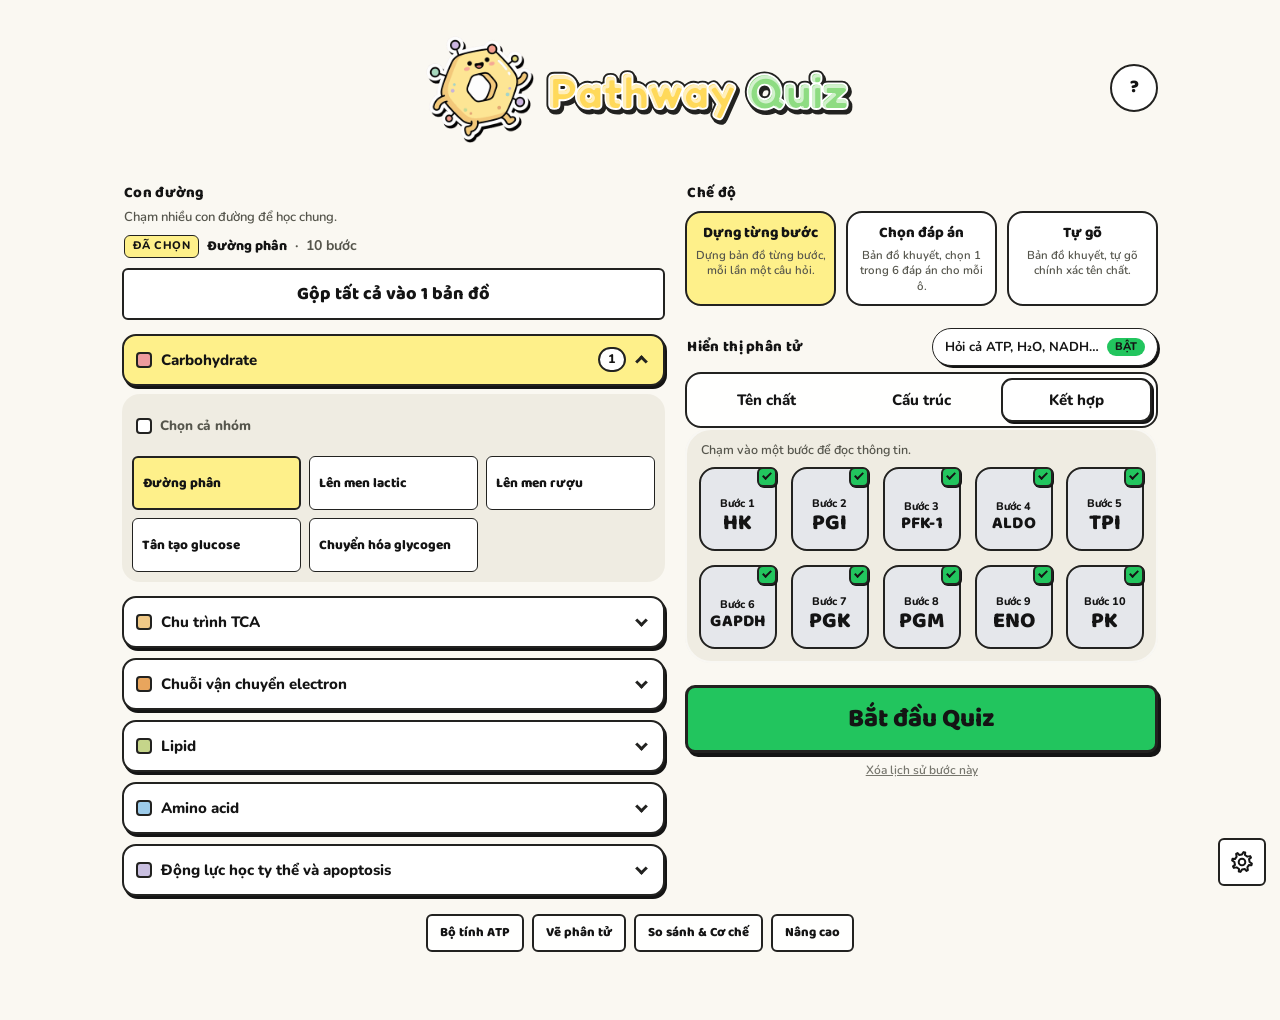
==== index.html @ 67145005 "feat(deploy): add index.html entrypoint with automatic redirect to pathway_quiz.html" ====
<!DOCTYPE html>
<html lang="vi">
<head>
  <meta charset="utf-8">
  <meta name="viewport" content="width=device-width, initial-scale=1">
  <meta http-equiv="refresh" content="0; url=pathway_quiz.html">
  <title>Trắc nghiệm Con đường Chuyển hóa (Biochemical Pathways Quiz)</title>
  <script>window.location.replace("pathway_quiz.html");</script>
</head>
<body>
  <p style="font-family: system-ui, sans-serif; text-align: center; margin-top: 20vh;">
    Đang tải <a href="pathway_quiz.html">Trắc nghiệm Con đường Chuyển hóa (Pathway Quiz)</a>...
  </p>
</body>
</html>
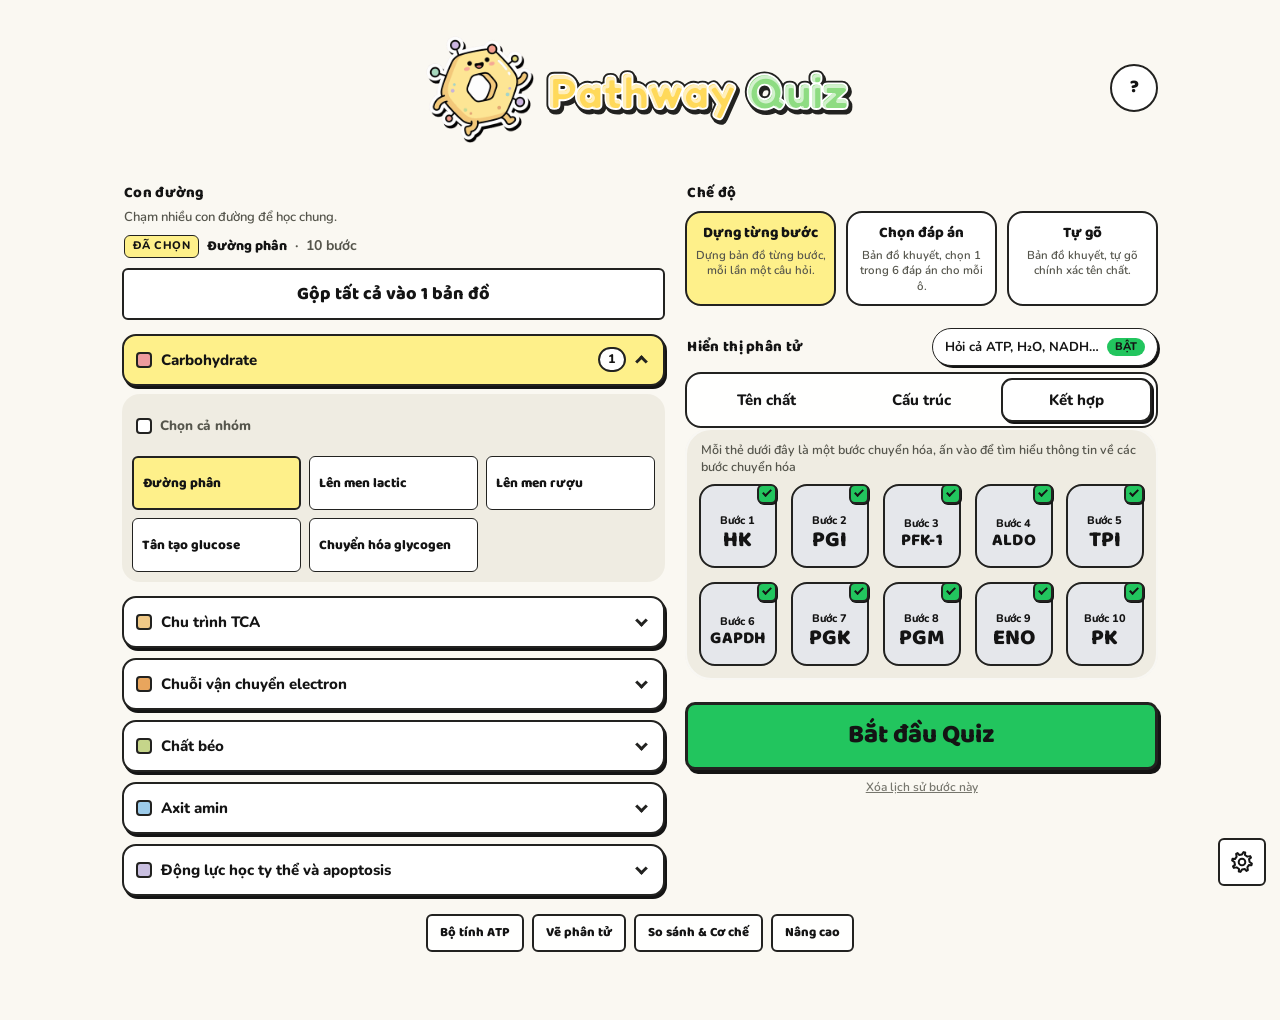
==== commit 67a89513: "feat(lipids): Lehninger Ch.21 updates and Semantic Compact Grid cross-links - Update all 5 lipid bio" ====
--- a/index.html
+++ b/index.html
@@ -3,13 +3,13 @@
 <head>
   <meta charset="utf-8">
   <meta name="viewport" content="width=device-width, initial-scale=1">
-  <meta http-equiv="refresh" content="0; url=pathway_quiz.html">
+  <meta http-equiv="refresh" content="0; url=pathway_quiz_vi_final.html">
   <title>Trắc nghiệm Con đường Chuyển hóa (Biochemical Pathways Quiz)</title>
-  <script>window.location.replace("pathway_quiz.html");</script>
+  <script>window.location.replace("pathway_quiz_vi_final.html");</script>
 </head>
 <body>
   <p style="font-family: system-ui, sans-serif; text-align: center; margin-top: 20vh;">
-    Đang tải <a href="pathway_quiz.html">Trắc nghiệm Con đường Chuyển hóa (Pathway Quiz)</a>...
+    Đang tải <a href="pathway_quiz_vi_final.html">Trắc nghiệm Con đường Chuyển hóa (Pathway Quiz)</a>...
   </p>
 </body>
 </html>
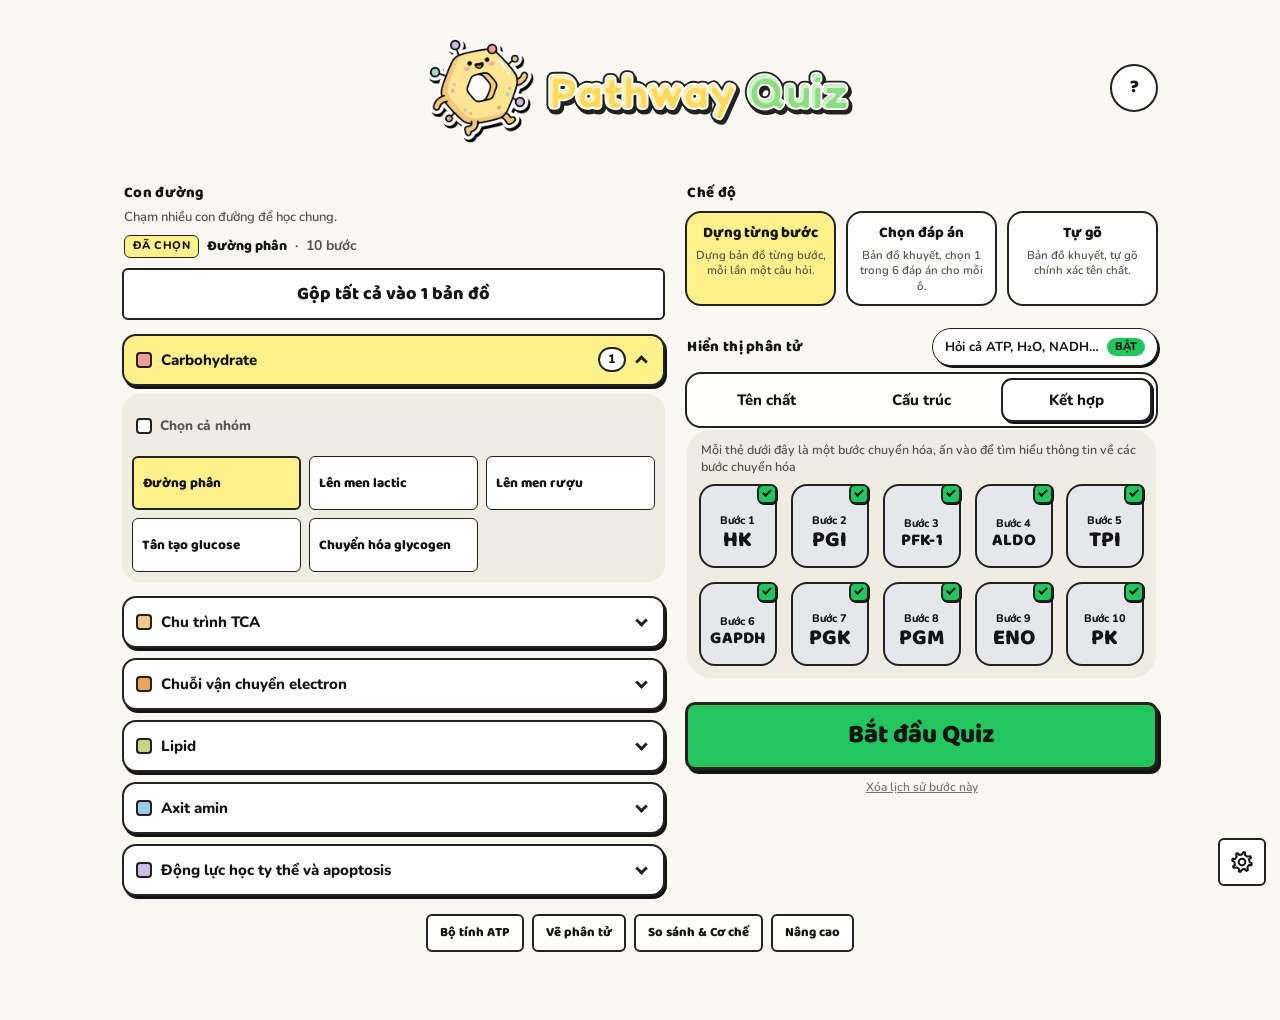
==== commit ccfb61ab: "refactor: split single-file HTML into static multi-file modules with Hash Router" ====
--- a/index.html
+++ b/index.html
@@ -1,15 +1,48 @@
-<!DOCTYPE html>
+<!doctype html>
+<!-- Pathway Quiz. Bản quyền © 2026 Benjamin E. Peterson. Bảo lưu mọi quyền. Được phép sử dụng miễn phí cho mục đích tự học và giảng dạy; xem LICENSE. Bản dịch tiếng Việt: Hybrid Catalog. -->
 <html lang="vi">
 <head>
-  <meta charset="utf-8">
-  <meta name="viewport" content="width=device-width, initial-scale=1">
-  <meta http-equiv="refresh" content="0; url=pathway_quiz_vi_final.html">
-  <title>Trắc nghiệm Con đường Chuyển hóa (Biochemical Pathways Quiz)</title>
-  <script>window.location.replace("pathway_quiz_vi_final.html");</script>
+	<meta charset="utf-8">
+	<meta name="author" content="Benjamin E. Peterson">
+	<meta name="copyright" content="Copyright (c) 2026 Benjamin E. Peterson. All rights reserved.">
+	<meta name="viewport" content="width=device-width, initial-scale=1, viewport-fit=cover">
+	<meta name="theme-color" content="#FBF8EA">
+	<title>Trắc nghiệm Con đường Chuyển hóa</title>
+	<link rel="preconnect" href="https://fonts.googleapis.com">
+	<link rel="preconnect" href="https://fonts.gstatic.com" crossorigin>
+	<link href="https://fonts.googleapis.com/css2?family=Baloo+2:wght@600;700;800&family=Nunito:wght@500;700;800&display=swap" rel="stylesheet">
+
+	<script>
+		/* The saved theme goes on the page before the first paint, so a dark page never flashes light. app.js applies it again at start. */
+		(function () {
+			var theme = 'light';
+			try {
+				var doc = JSON.parse(window.localStorage.getItem('mg.v1') || 'null');
+				var pref = doc && doc.settings ? doc.settings.theme : null;
+				if (pref === 'dark' || (pref === 'auto' && window.matchMedia && window.matchMedia('(prefers-color-scheme: dark)').matches)) { theme = 'dark'; }
+			} catch (err) { theme = 'light'; }
+			document.documentElement.setAttribute('data-theme', theme);
+			if (theme === 'dark') { document.querySelector('meta[name="theme-color"]').setAttribute('content', '#282A36'); }
+		})();
+	</script>
+	<link rel="stylesheet" href="css/main.css">
+	<script defer src="js/data/entities.js"></script>
+	<script defer src="js/data/geometry.js"></script>
+	<script defer src="js/data/pathways.js"></script>
+	<script defer src="js/data/compose.js"></script>
+	<script defer src="js/data/atp-draw.js"></script>
+	<script defer src="js/games/games-core.js"></script>
+	<script defer src="js/packs/packs-core.js"></script>
+	<script defer src="js/packs/advanced-entities.js"></script>
+	<script defer src="js/packs/advanced-pathways.js"></script>
+	<script defer src="js/packs/advanced-games.js"></script>
+	<script defer src="js/engine/core.js"></script>
+	<script defer src="js/engine/chart.js"></script>
+	<script defer src="js/engine/quiz-engine.js"></script>
+	<script defer src="js/ui/modes-ui.js"></script>
+	<script defer src="js/ui/app.js"></script>
 </head>
 <body>
-  <p style="font-family: system-ui, sans-serif; text-align: center; margin-top: 20vh;">
-    Đang tải <a href="pathway_quiz_vi_final.html">Trắc nghiệm Con đường Chuyển hóa (Pathway Quiz)</a>...
-  </p>
+	<div id="app"></div>
 </body>
 </html>
--- a/css/main.css
+++ b/css/main.css
@@ -0,0 +1,6539 @@
+:root {
+/* === Thang viền & Bo góc (Border & Radius Hierarchy) === */
+--mg-border-strong: 3px;
+--mg-border-mid: 2px;
+--mg-border-thin: 1px;
+--mg-hairline: rgba(20, 20, 20, 0.14);
+--mg-border: var(--mg-border-mid);
+
+--mg-radius-lg: 14px;
+--mg-radius-md: 10px;
+--mg-radius-sm: 6px;
+--mg-radius: var(--mg-radius-md);
+
+/* === Thang bóng đổ (Shadow Hierarchy) === */
+--mg-shadow-color: #141414;
+--mg-shadow-strong: 3px 4px 0 var(--mg-shadow-color);
+--mg-shadow-soft: 1px 2px 0 var(--mg-shadow-color);
+--mg-shadow-none: none;
+--mg-shadow: var(--mg-shadow-none);
+--mg-shadow-sm: var(--mg-shadow-none);
+
+/* === 1. Bảng màu Trung tính (Neutral Core Tokens) === */
+--mg-bg: #FAF8F2;
+--mg-ink: #141414;
+--mg-ink-soft: #55554C;
+--mg-line: #222220;
+--mg-panel: #EFECE2;
+--mg-surface: #FFFFFF;
+--mg-surface-alpha: rgba(255, 255, 255, 0.9);
+--mg-surface-soft: rgba(255, 255, 255, 0.7);
+--mg-surface-faint: rgba(255, 255, 255, 0.5);
+--mg-paper: #FFFFFF;
+--mg-paper-soft: rgba(255, 255, 255, 0.6);
+--mg-chartpaper: #FAF8F2;
+--mg-scrim: rgba(20, 20, 20, 0.4);
+--mg-placeholder: #8C8B82;
+
+/* === 2. Màu nhấn & Trạng thái Chọn/Hỏi (Accent & Selection) === */
+--mg-question: #FEF08A;
+--mg-start: #22C55E;
+--mg-start-hover: #16A34A;
+--mg-option: var(--mg-surface);
+--mg-option-hover: #F3F0E6;
+--mg-enzyme-bg: var(--mg-panel);
+
+/* === 3. Phản hồi Đúng / Sai (2 Feedback Colors Only) === */
+--mg-correct: #22C55E;
+--mg-wrong: #EF4444;
+--mg-error-bg: #FEF2F2;
+--mg-error-ink: #991B1B;
+--mg-missed-line: var(--mg-wrong);
+--mg-missed-fill: #FEE2E2;
+
+/* === 4. Chip Cofactors (2 Nhóm màu + 1 Trung tính viền) === */
+--mg-chip-adenylate: #FDE047;
+--mg-chip-redox: #93C5FD;
+--mg-chip-carrier: var(--mg-surface);
+--mg-chip-ink: #141414;
+
+/* === Aliases tương thích ngược cho SVG/Map & Components === */
+--mg-blue: #2563EB;
+--mg-orange: #EA580C;
+--mg-gold: #FDE047;
+--mg-sky: #93C5FD;
+--mg-peach: #FDBA74;
+--mg-gray: #E5E7EB;
+--mg-art-bg: transparent;
+--mg-on-paper: #141414;
+--mg-ink-contrast: #FFFFFF;
+--mg-outline-fill: #FFFFFF;
+--mg-outline-stroke: #141414;
+--mg-on-fill: #FFFFFF;
+--mg-switch-track: #E5E7EB;
+--mg-excluded-bg: #F3F0E6;
+--mg-excluded-ink: #78716C;
+--mg-panel-inset: rgba(255, 255, 255, 0.6);
+--mg-struct: #141414;
+--mg-struct-hl: #2563EB;
+--mg-struct-pill: #DBEAFE;
+--mg-map-adenylate: var(--mg-chip-adenylate);
+--mg-map-adenylate-ink: #713F12;
+--mg-map-redox: var(--mg-chip-redox);
+--mg-map-redox-ink: #1E3A8A;
+--mg-map-carrier: var(--mg-panel);
+--mg-map-carrier-ink: #141414;
+--mg-map-small: #FFFFFF;
+--mg-map-small-ink: #141414;
+--mg-tile-dim: none;
+color-scheme: light;
+--mg-tap: 44px;
+--mg-max: 1100px;
+--mg-font-display: 'Baloo 2', system-ui, 'Segoe UI', Roboto, sans-serif;
+--mg-font-body: 'Nunito', system-ui, 'Segoe UI', Roboto, sans-serif;
+--mg-font: var(--mg-font-body);
+}
+[data-theme="dark"] {
+--mg-border-strong: 3px;
+--mg-border-mid: 2px;
+--mg-border-thin: 1px;
+--mg-hairline: rgba(244, 244, 240, 0.14);
+--mg-shadow-color: rgba(0, 0, 0, 0.5);
+
+/* === 1. Bảng màu Trung tính Dark === */
+--mg-bg: #21222C;
+--mg-ink: #F4F4F0;
+--mg-ink-soft: #A6ACCD;
+--mg-line: #4E5579;
+--mg-panel: #282A36;
+--mg-surface: #343746;
+--mg-surface-alpha: rgba(52, 55, 70, 0.9);
+--mg-surface-soft: rgba(52, 55, 70, 0.7);
+--mg-surface-faint: rgba(52, 55, 70, 0.5);
+--mg-paper: #282A36;
+--mg-paper-soft: #282A36;
+--mg-chartpaper: #21222C;
+--mg-scrim: rgba(15, 16, 22, 0.75);
+--mg-placeholder: #7982A9;
+
+/* === 2. Màu nhấn & Trạng thái Chọn/Hỏi Dark === */
+--mg-question: #4C4863;
+--mg-start: #535CA8;
+--mg-start-hover: #5E67B4;
+--mg-option: var(--mg-surface);
+--mg-option-hover: #414558;
+--mg-enzyme-bg: var(--mg-panel);
+
+/* === 3. Phản hồi Đúng / Sai Dark === */
+--mg-correct: #4ADE80;
+--mg-wrong: #F87171;
+--mg-error-bg: #452327;
+--mg-error-ink: #FCA5A5;
+--mg-missed-line: var(--mg-wrong);
+--mg-missed-fill: #3A1D22;
+
+/* === 4. Chip Cofactors Dark === */
+--mg-chip-adenylate: #854D0E;
+--mg-chip-redox: #1E40AF;
+--mg-chip-carrier: var(--mg-surface);
+--mg-chip-ink: #F4F4F0;
+
+/* === Aliases tương thích Dark === */
+--mg-blue: #60A5FA;
+--mg-orange: #FB923C;
+--mg-gold: #FACC15;
+--mg-sky: #60A5FA;
+--mg-peach: #FDBA74;
+--mg-gray: #374151;
+--mg-art-bg: transparent;
+--mg-ink-contrast: #21222C;
+--mg-outline-fill: #F4F4F0;
+--mg-outline-stroke: #191A21;
+--mg-on-fill: #FBFBF8;
+--mg-switch-track: #44475A;
+--mg-excluded-bg: #2B2D3C;
+--mg-excluded-ink: #8189AD;
+--mg-panel-inset: rgba(244, 244, 240, 0.05);
+--mg-struct: #F4F4F0;
+--mg-struct-hl: #60A5FA;
+--mg-struct-pill: #1E3A8A;
+--mg-map-adenylate: var(--mg-chip-adenylate);
+--mg-map-adenylate-ink: #FEF08A;
+--mg-map-redox: var(--mg-chip-redox);
+--mg-map-redox-ink: #DBEAFE;
+--mg-map-carrier: #383B4D;
+--mg-map-carrier-ink: #ECECF4;
+--mg-map-small: #343746;
+--mg-map-small-ink: #ECECF4;
+--mg-tile-dim: brightness(0.8) saturate(0.85);
+color-scheme: dark;
+}
+*,
+*::before,
+*::after {
+box-sizing: border-box;
+}
+html {
+-webkit-text-size-adjust: 100%;
+text-size-adjust: 100%;
+background: var(--mg-bg);
+}
+html.mg-lock {
+overflow: hidden;
+}
+body {
+margin: 0;
+min-height: 100vh;
+min-height: 100dvh;
+background: var(--mg-bg);
+color: var(--mg-ink);
+font: 700 16px/1.35 var(--mg-font);
+-webkit-font-smoothing: antialiased;
+-webkit-tap-highlight-color: transparent;
+}
+button,
+input,
+select,
+textarea {
+font: inherit;
+color: inherit;
+}
+button {
+touch-action: manipulation;
+}
+:focus-visible {
+outline: 3px solid var(--mg-blue);
+outline-offset: 3px;
+}
+@keyframes mg-fade {
+from { opacity: 0; }
+to { opacity: 1; }
+}
+@keyframes mg-enter {
+from { opacity: 0; }
+to { opacity: 1; }
+}
+@keyframes mg-shake {
+10%,
+90% { transform: translateX(-2px); }
+20%,
+80% { transform: translateX(4px); }
+30%,
+50%,
+70% { transform: translateX(-7px); }
+40%,
+60% { transform: translateX(7px); }
+}
+@keyframes mg-pop {
+0% { transform: scale(0.6); }
+55% { transform: scale(1.08); }
+100% { transform: scale(1); }
+}
+@keyframes mg-toast-in {
+from { opacity: 0; transform: translateY(8px); }
+to { opacity: 1; transform: none; }
+}
+.shake {
+animation: mg-shake 0.42s cubic-bezier(0.36, 0.07, 0.19, 0.97) both;
+}
+.pop {
+animation: mg-pop 0.35s cubic-bezier(0.3, 1.4, 0.6, 1) both;
+}
+.mg-app {
+position: relative;
+min-height: 100vh;
+min-height: 100dvh;
+background: var(--mg-bg);
+overflow-x: hidden;
+overflow-x: clip;
+}
+.mg-backdrop {
+position: fixed;
+inset: 0;
+z-index: 0;
+overflow: hidden;
+pointer-events: none;
+}
+.mg-backdrop svg {
+position: absolute;
+inset: 0;
+width: 100%;
+height: 100%;
+opacity: 0.2;
+filter: blur(7px);
+}
+.mg-stage {
+position: relative;
+z-index: 1;
+min-height: 100vh;
+min-height: 100dvh;
+}
+.mg-screen {
+position: relative;
+width: 100%;
+max-width: var(--mg-max);
+min-height: 100vh;
+min-height: 100dvh;
+margin: 0 auto;
+padding: 12px 16px 104px;
+}
+.mg-screen.is-entering {
+animation: mg-enter 0.24s ease-out both;
+}
+.mg-screen.mg-screen--quiz {
+max-width: none;
+padding: 0;
+}
+.mg-corner {
+position: fixed;
+inset: 0;
+z-index: 30;
+pointer-events: none;
+}
+.mg-corner__back,
+.mg-corner__gear {
+position: absolute;
+bottom: 14px;
+pointer-events: auto;
+}
+.mg-corner__back {
+left: 14px;
+}
+.mg-corner__gear {
+right: 14px;
+}
+.mg-app[data-screen="select"] .mg-corner__back,
+.mg-app[data-screen="quiz"] .mg-corner__back,
+.mg-app[data-screen="quiz"] .mg-corner__gear,
+.mg-app[data-screen="results"] .mg-corner__gear {
+display: none;
+}
+@media (max-height: 520px) {
+.mg-corner__back,
+.mg-corner__gear {
+top: 10px;
+bottom: auto;
+}
+}
+.mg-title {
+margin: 0;
+font: 800 30px/1.1 var(--mg-font);
+letter-spacing: 0.01em;
+text-align: center;
+}
+.mg-brand {
+display: flex;
+align-items: center;
+justify-content: center;
+gap: 8px;
+}
+.mg-brand__mascot {
+flex: none;
+width: 62px;
+height: auto;
+transform-origin: 50% 90%;
+animation: mg-bob 3.4s ease-in-out infinite;
+}
+.mg-brand__text {
+display: block;
+line-height: 0;
+}
+.mg-brand__title {
+display: block;
+width: auto;
+height: 46px;
+overflow: visible;
+}
+.mg-brand__sr {
+position: absolute;
+width: 1px;
+height: 1px;
+overflow: hidden;
+clip: rect(0 0 0 0);
+white-space: nowrap;
+}
+@keyframes mg-bob {
+0%, 100% { transform: translateY(0) rotate(-3deg); }
+50% { transform: translateY(-4px) rotate(3deg); }
+}
+@media (prefers-reduced-motion: reduce) {
+.mg-brand__mascot { animation: none; }
+}
+.mg-subtitle {
+margin: 4px 0 0;
+font: 700 15px/1.35 var(--mg-font);
+color: var(--mg-ink-soft);
+text-align: center;
+}
+.mg-label {
+margin: 0 0 6px 2px;
+font: 800 14px/1.2 var(--mg-font);
+color: var(--mg-ink-soft);
+}
+.mg-hint {
+margin: 10px 2px 0;
+font: 700 13px/1.4 var(--mg-font);
+color: var(--mg-ink-soft);
+text-align: center;
+}
+.mg-outlined {
+color: var(--mg-outline-fill);
+text-shadow:
+0 3px 0 var(--mg-outline-stroke),
+0 -2px 0 var(--mg-outline-stroke),
+-2px 0 0 var(--mg-outline-stroke),
+2px 0 0 var(--mg-outline-stroke),
+-2px -2px 0 var(--mg-outline-stroke),
+2px -2px 0 var(--mg-outline-stroke),
+-2px 2px 0 var(--mg-outline-stroke),
+2px 2px 0 var(--mg-outline-stroke);
+}
+@supports (paint-order: stroke fill) {
+.mg-outlined {
+text-shadow: none;
+-webkit-text-stroke: 5px var(--mg-outline-stroke);
+paint-order: stroke fill;
+word-spacing: 0.16em;
+}
+}
+.mg-btn {
+display: inline-flex;
+align-items: center;
+justify-content: center;
+gap: 8px;
+min-height: var(--mg-tap);
+margin: 0;
+padding: 10px 20px;
+font: 800 18px/1.15 var(--mg-font);
+color: var(--mg-ink);
+text-align: center;
+background: var(--mg-option);
+border: var(--mg-border) solid var(--mg-line);
+border-radius: 16px;
+box-shadow: var(--mg-shadow-sm);
+cursor: pointer;
+user-select: none;
+transition: transform 0.08s ease, box-shadow 0.08s ease, background-color 0.15s ease;
+}
+.mg-btn:active:not(:disabled) {
+transform: translate(2px, 3px);
+box-shadow: 1px 1px 0 var(--mg-shadow-color);
+}
+.mg-btn:disabled {
+opacity: 0.5;
+cursor: default;
+}
+.mg-btn--primary {
+width: 100%;
+min-height: 64px;
+padding: 10px 20px;
+font-size: 24px;
+background: var(--mg-start);
+border-radius: 20px;
+box-shadow: var(--mg-shadow);
+}
+.mg-btn--ghost {
+background: var(--mg-surface-alpha);
+}
+.mg-btn--danger {
+background: var(--mg-wrong);
+color: var(--mg-on-paper);
+}
+.mg-btn--danger.is-armed {
+background: var(--mg-orange);
+color: var(--mg-on-fill);
+text-shadow: 0 1px 0 var(--mg-on-paper);
+}
+.mg-empty {
+display: flex;
+flex-direction: column;
+align-items: center;
+justify-content: center;
+gap: 4px;
+min-height: 120px;
+padding: 18px 14px;
+text-align: center;
+border: 2.5px dashed var(--mg-placeholder);
+border-radius: 18px;
+}
+.mg-empty__title {
+margin: 0;
+font: 800 17px/1.25 var(--mg-font);
+color: var(--mg-ink);
+}
+.mg-empty__text {
+margin: 0;
+font: 700 13.5px/1.4 var(--mg-font);
+color: var(--mg-ink-soft);
+}
+.mg-history {
+display: flex;
+flex-wrap: wrap;
+justify-content: center;
+gap: 8px 10px;
+margin: 12px 0 0;
+}
+.mg-history__btn {
+padding: 6px 18px;
+font-size: 15px;
+}
+.mg-history__btn.is-armed {
+background: var(--mg-orange);
+color: var(--mg-on-fill);
+text-shadow: 0 1px 0 var(--mg-on-paper);
+}
+.mg-btn--block {
+width: 100%;
+}
+.mg-btn--icon {
+width: 48px;
+min-width: 48px;
+height: 48px;
+min-height: 48px;
+padding: 0;
+background: var(--mg-surface);
+border-radius: 50%;
+}
+.mg-btn--icon .mg-icon {
+width: 24px;
+height: 24px;
+}
+.mg-card {
+position: relative;
+padding: 16px;
+background: var(--mg-surface);
+border: var(--mg-border) solid var(--mg-line);
+border-radius: var(--mg-radius);
+box-shadow: var(--mg-shadow);
+}
+.mg-card--question {
+background: var(--mg-question);
+}
+.mg-card--option {
+background: var(--mg-option);
+}
+.mg-option {
+position: relative;
+display: flex;
+align-items: center;
+justify-content: center;
+width: 100%;
+min-height: 72px;
+margin: 0;
+padding: 10px 8px;
+overflow: hidden;
+font: 800 18px/1.15 var(--mg-font);
+color: var(--mg-ink);
+text-align: center;
+background: var(--mg-option);
+border: var(--mg-border) solid var(--mg-line);
+border-radius: var(--mg-radius);
+box-shadow: var(--mg-shadow);
+cursor: pointer;
+user-select: none;
+transition: transform 0.08s ease, box-shadow 0.08s ease, background-color 0.2s ease, opacity 0.2s ease;
+}
+.mg-option > svg {
+display: block;
+max-width: 100%;
+height: auto;
+}
+.mg-option:active:not(:disabled):not(.is-disabled):not(.is-eliminated) {
+transform: translate(2px, 3px);
+box-shadow: 2px 2px 0 var(--mg-shadow-color);
+}
+.mg-option.is-correct {
+background: var(--mg-correct);
+}
+.mg-option.is-wrong {
+background: var(--mg-wrong);
+}
+.mg-option.is-disabled {
+cursor: default;
+}
+.mg-option.is-eliminated {
+background: var(--mg-gray);
+box-shadow: none;
+opacity: 0.45;
+cursor: not-allowed;
+}
+.mg-option.is-correct::after,
+.mg-option.is-wrong::after {
+content: "";
+position: absolute;
+left: 50%;
+top: 50%;
+width: min(58%, 110px);
+aspect-ratio: 1 / 1;
+transform: translate(-50%, -50%);
+background: center / contain no-repeat;
+opacity: 0.2;
+pointer-events: none;
+}
+.mg-option.is-correct::after {
+background-image: url("data:image/svg+xml,%3Csvg xmlns='http://www.w3.org/2000/svg' viewBox='0 0 24 24'%3E%3Cpath d='M4 12.5l5 5L20 6.5' fill='none' stroke='%23141414' stroke-width='3' stroke-linecap='round' stroke-linejoin='round'/%3E%3C/svg%3E");
+}
+.mg-option.is-wrong::after {
+background-image: url("data:image/svg+xml,%3Csvg xmlns='http://www.w3.org/2000/svg' viewBox='0 0 24 24'%3E%3Cpath d='M6 6l12 12M18 6L6 18' fill='none' stroke='%23141414' stroke-width='3' stroke-linecap='round'/%3E%3C/svg%3E");
+}
+.mg-grid {
+display: grid;
+gap: 12px;
+}
+.mg-grid--2x2 {
+grid-template-columns: repeat(2, minmax(0, 1fr));
+}
+.mg-grid--2x3 {
+grid-template-columns: repeat(3, minmax(0, 1fr));
+}
+.mg-grid--2x3 .mg-option {
+min-height: 84px;
+font-size: clamp(15px, 4.4vw, 18px);
+}
+.mg-grid--auto {
+grid-template-columns: repeat(auto-fill, minmax(var(--mg-min, 120px), 1fr));
+}
+.mg-tile {
+position: relative;
+min-width: 0;
+min-height: 84px;
+container-type: inline-size;
+background: var(--mg-gray);
+border: var(--mg-border) solid var(--mg-line);
+border-radius: 16px;
+box-shadow: var(--mg-shadow-sm);
+transition: opacity 0.2s ease;
+}
+.mg-tile__body {
+display: flex;
+flex-direction: column;
+align-items: center;
+justify-content: center;
+gap: 3px;
+width: 100%;
+height: 100%;
+min-height: 78px;
+margin: 0;
+padding: 20px 1px 8px;
+background: transparent;
+border: 0;
+border-radius: 12px;
+color: var(--mg-ink);
+text-align: center;
+cursor: pointer;
+}
+.mg-tile__step {
+font: 800 11px/1 var(--mg-font);
+color: var(--mg-ink);
+white-space: nowrap;
+}
+.mg-tile__name {
+font: 800 19px/1.05 var(--mg-font);
+font-size: min(19px, 34cqi);
+letter-spacing: 0.01em;
+white-space: nowrap;
+}
+.mg-tile__name.is-long {
+font-size: min(14px, 26cqi);
+}
+.mg-tile__name.is-xlong {
+font-size: min(14px, calc(150cqi / var(--n, 8)));
+}
+.mg-tile__pct {
+display: inline-flex;
+align-items: center;
+gap: 3px;
+font: 800 12px/1 var(--mg-font);
+white-space: nowrap;
+}
+.mg-tile__pct .mg-icon {
+width: 13px;
+height: 13px;
+stroke-width: 3.4;
+}
+.mg-tile__toggle {
+position: absolute;
+top: -14px;
+right: -14px;
+z-index: 2;
+display: flex;
+align-items: center;
+justify-content: center;
+width: 44px;
+height: 44px;
+margin: 0;
+padding: 0;
+background: transparent;
+border: 0;
+border-radius: 50%;
+cursor: pointer;
+}
+.mg-tile__toggle::before {
+content: "";
+position: absolute;
+left: 50%;
+top: 50%;
+width: 22px;
+height: 22px;
+transform: translate(-50%, -50%);
+background: var(--mg-surface);
+border: 2.5px solid var(--mg-line);
+border-radius: 50%;
+}
+.mg-tile__toggle .mg-icon {
+position: relative;
+width: 12px;
+height: 12px;
+stroke-width: 3.4;
+}
+.mg-tile.is-excluded {
+background: var(--mg-excluded-bg) !important;
+border-style: dashed;
+box-shadow: none;
+opacity: 0.85;
+}
+.mg-tile.is-excluded .mg-tile__name,
+.mg-tile.is-excluded .mg-tile__step {
+color: var(--mg-excluded-ink);
+}
+.mg-tiles {
+display: grid;
+grid-template-columns: repeat(var(--mg-cols, 5), minmax(0, 1fr));
+gap: 10px;
+}
+.mg-panel {
+padding: 14px;
+background: var(--mg-panel);
+border-radius: 26px;
+box-shadow: inset 0 0 0 2px var(--mg-panel-inset);
+}
+.mg-choices {
+display: grid;
+grid-template-columns: repeat(3, minmax(0, 1fr));
+gap: 10px;
+}
+.mg-choice {
+display: flex;
+flex-direction: column;
+align-items: flex-start;
+gap: 5px;
+min-width: 0;
+min-height: 96px;
+margin: 0;
+padding: 11px 10px 10px;
+color: var(--mg-ink);
+text-align: left;
+background: var(--mg-option);
+border: var(--mg-border) solid var(--mg-line);
+border-radius: 16px;
+box-shadow: var(--mg-shadow-sm);
+cursor: pointer;
+transition: transform 0.08s ease, box-shadow 0.08s ease, background-color 0.15s ease;
+}
+.mg-choice:active {
+transform: translate(2px, 3px);
+box-shadow: 1px 1px 0 var(--mg-shadow-color);
+}
+.mg-choice.is-selected {
+background: var(--mg-question);
+}
+.mg-choice__dot {
+display: block;
+flex: none;
+width: 16px;
+height: 16px;
+background: var(--mg-gold);
+border: 2.5px solid var(--mg-line);
+border-radius: 50%;
+}
+.mg-choice__title {
+font: 800 16px/1.15 var(--mg-font);
+overflow-wrap: anywhere;
+}
+.mg-choice__text {
+font: 700 12px/1.3 var(--mg-font);
+color: var(--mg-ink-soft);
+overflow-wrap: anywhere;
+}
+.mg-choice--mode {
+align-items: center;
+justify-content: center;
+min-height: 56px;
+text-align: center;
+}
+.mg-segmented {
+display: flex;
+gap: 4px;
+padding: 4px;
+background: var(--mg-surface-alpha);
+border: var(--mg-border) solid var(--mg-line);
+border-radius: 16px;
+}
+.mg-segmented > button {
+flex: 1 1 0;
+min-width: 0;
+min-height: var(--mg-tap);
+margin: 0;
+padding: 6px 6px;
+background: transparent;
+border: 2.5px solid transparent;
+border-radius: 11px;
+font: 800 15px/1.1 var(--mg-font);
+color: var(--mg-ink);
+cursor: pointer;
+}
+.mg-segmented > button.is-active,
+.mg-segmented > button[aria-pressed="true"] {
+background: var(--mg-option);
+border-color: var(--mg-line);
+box-shadow: 2px 2px 0 var(--mg-shadow-color);
+}
+.mg-switch {
+position: relative;
+flex: none;
+width: 64px;
+height: 44px;
+margin: 0;
+padding: 0;
+background: transparent;
+border: 0;
+cursor: pointer;
+}
+.mg-switch::before {
+content: "";
+position: absolute;
+left: 3px;
+right: 3px;
+top: 5px;
+bottom: 5px;
+background: var(--mg-switch-track);
+border: var(--mg-border) solid var(--mg-line);
+border-radius: 999px;
+}
+.mg-switch::after {
+content: "";
+position: absolute;
+top: 11px;
+left: 9px;
+width: 22px;
+height: 22px;
+background: var(--mg-ink);
+border-radius: 50%;
+transition: transform 0.18s ease;
+}
+.mg-switch[aria-checked="true"]::before {
+background: var(--mg-correct);
+}
+.mg-switch[aria-checked="true"]::after {
+transform: translateX(24px);
+}
+.mg-input {
+display: block;
+width: 100%;
+min-height: 56px;
+padding: 12px 16px;
+font: 800 20px/1.2 var(--mg-font);
+color: var(--mg-ink);
+background: var(--mg-surface);
+border: var(--mg-border) solid var(--mg-line);
+border-radius: 16px;
+box-shadow: var(--mg-shadow-sm);
+outline: none;
+}
+.mg-input:focus {
+outline: 3px solid var(--mg-blue);
+outline-offset: 3px;
+}
+.mg-input::placeholder {
+color: var(--mg-placeholder);
+font-weight: 700;
+}
+.mg-chip {
+display: inline-flex;
+align-items: center;
+justify-content: center;
+min-width: 52px;
+height: 30px;
+padding: 0 11px;
+font: 800 13px/1 var(--mg-font);
+white-space: nowrap;
+background: var(--mg-gray);
+border: 2.5px solid var(--mg-line);
+border-radius: 999px;
+box-shadow: 2px 2px 0 var(--mg-shadow-color);
+}
+.mg-chip--adenylate {
+background: var(--mg-chip-adenylate);
+}
+.mg-chip--redox {
+background: var(--mg-chip-redox);
+}
+.mg-chip--carrier {
+background: var(--mg-chip-carrier);
+}
+.mg-chip--small {
+background: var(--mg-gray);
+}
+.mg-header {
+display: flex;
+align-items: center;
+gap: 14px;
+padding: 10px 14px;
+font: 800 24px/1 var(--mg-font);
+}
+.mg-count {
+display: inline-flex;
+align-items: center;
+gap: 6px;
+font: 800 24px/1 var(--mg-font);
+font-variant-numeric: tabular-nums;
+}
+.mg-count .mg-icon {
+width: 26px;
+height: 26px;
+}
+.mg-count--right .mg-icon__disc {
+fill: var(--mg-correct);
+}
+.mg-count--wrong .mg-icon__disc {
+fill: var(--mg-wrong);
+}
+.mg-timer {
+margin-left: auto;
+font: 800 24px/1 var(--mg-font);
+font-variant-numeric: tabular-nums;
+}
+.mg-progress {
+position: relative;
+height: 14px;
+overflow: hidden;
+background: var(--mg-surface);
+border: 2.5px solid var(--mg-line);
+border-radius: 999px;
+}
+.mg-progress > span {
+display: block;
+height: 100%;
+width: 0;
+background: var(--mg-correct);
+transition: width 0.3s ease;
+}
+.mg-icon {
+display: block;
+flex: none;
+width: 22px;
+height: 22px;
+overflow: visible;
+fill: none;
+stroke: currentColor;
+stroke-width: 2.8;
+stroke-linecap: round;
+stroke-linejoin: round;
+}
+.mg-icon__disc {
+fill: var(--mg-surface);
+stroke: var(--mg-ink);
+stroke-width: 2;
+}
+.mg-modal {
+position: fixed;
+inset: 0;
+z-index: 50;
+display: flex;
+align-items: center;
+justify-content: center;
+padding: 16px;
+background: var(--mg-scrim);
+animation: mg-fade 0.18s ease-out both;
+}
+.mg-modal__panel {
+position: relative;
+width: min(100%, 480px);
+max-width: 560px;
+max-height: calc(100vh - 32px);
+max-height: calc(100dvh - 32px);
+overflow-y: auto;
+padding: 22px 20px 20px;
+background: var(--mg-surface);
+border: var(--mg-border) solid var(--mg-line);
+border-radius: 22px;
+box-shadow: var(--mg-shadow);
+}
+.mg-modal__panel--wide {
+width: min(100%, 560px);
+}
+.mg-sheet {
+width: min(100%, 560px);
+max-width: 560px;
+margin-left: auto;
+margin-right: auto;
+}
+.mg-modal__panel.mg-card--option {
+background: var(--mg-option);
+}
+.mg-modal__panel:focus {
+outline: none;
+}
+.mg-modal__close {
+position: absolute;
+top: 10px;
+right: 10px;
+z-index: 2;
+}
+.mg-modal__title {
+margin: 0 44px 14px 0;
+font: 800 26px/1.1 var(--mg-font);
+}
+.mg-settings {
+display: grid;
+gap: 12px;
+}
+.mg-settings__note {
+margin: 0;
+font: 700 14px/1.4 var(--mg-font);
+color: var(--mg-ink-soft);
+}
+.mg-setting {
+display: grid;
+grid-template-columns: minmax(0, 1fr) auto;
+align-items: center;
+gap: 12px;
+padding: 12px 14px;
+background: var(--mg-option);
+border: 2.5px solid var(--mg-line);
+border-radius: 16px;
+}
+.mg-setting--stack {
+grid-template-columns: minmax(0, 1fr);
+}
+.mg-setting__title {
+font: 800 17px/1.25 var(--mg-font);
+}
+.mg-setting__text {
+margin-top: 2px;
+font: 700 13px/1.35 var(--mg-font);
+color: var(--mg-ink-soft);
+}
+.mg-setting--stack .mg-btn {
+margin-top: 12px;
+}
+.mg-toasts {
+position: fixed;
+left: 0;
+right: 0;
+bottom: 84px;
+z-index: 60;
+display: flex;
+flex-direction: column;
+align-items: center;
+gap: 8px;
+padding: 0 16px;
+pointer-events: none;
+}
+.mg-toast {
+max-width: min(100%, 420px);
+padding: 11px 18px;
+font: 800 16px/1.3 var(--mg-font);
+text-align: center;
+background: var(--mg-surface);
+border: var(--mg-border) solid var(--mg-line);
+border-radius: 16px;
+box-shadow: var(--mg-shadow-sm);
+animation: mg-toast-in 0.2s ease-out both;
+transition: opacity 0.2s ease, transform 0.2s ease;
+}
+.mg-toast.is-leaving {
+opacity: 0;
+transform: translateY(6px);
+}
+@media (max-width: 899px) {
+.mg-toasts {
+top: calc(env(safe-area-inset-top, 0px) + 76px);
+bottom: auto;
+}
+}
+.mg-select__head {
+padding-top: 6px;
+}
+.mg-select__body {
+display: grid;
+grid-template-columns: minmax(0, 1fr);
+gap: 16px;
+margin-top: 10px;
+}
+.mg-section {
+margin-top: 16px;
+}
+.mg-section:first-child {
+margin-top: 0;
+}
+.mg-intro {
+display: flex;
+flex-wrap: wrap;
+align-items: center;
+justify-content: center;
+gap: 6px 10px;
+width: fit-content;
+max-width: 100%;
+margin: 8px auto 0;
+padding: 6px 8px 6px 16px;
+background: var(--mg-surface-soft);
+border: 2.5px solid var(--mg-line);
+border-radius: 14px;
+font: 700 14px/1.3 var(--mg-font);
+}
+.mg-intro__more {
+min-height: 36px;
+padding: 2px 14px;
+font-size: 14px;
+}
+.mg-intro__close {
+width: 36px;
+height: 36px;
+min-height: 36px;
+}
+.mg-help-open {
+display: flex;
+width: fit-content;
+margin: 8px auto 0;
+min-height: var(--mg-tap);
+padding: 6px 18px;
+font-size: 16px;
+}
+.mg-howto {
+margin: 0;
+padding: 0 0 4px 22px;
+display: grid;
+gap: 12px;
+font: 700 15px/1.4 var(--mg-font);
+}
+.mg-howto strong {
+display: block;
+font-weight: 800;
+}
+.mg-howto span {
+color: var(--mg-ink-soft);
+}
+.mg-select__foot {
+margin-top: 18px;
+padding-bottom: 124px;
+}
+.mg-select__foot .mg-select__tools > .mg-btn {
+margin-top: 0;
+}
+.mg-dock {
+position: fixed;
+left: 0;
+right: 0;
+bottom: 0;
+z-index: 25;
+padding: 12px 84px calc(14px + env(safe-area-inset-bottom, 0px)) 14px;
+background: var(--mg-bg);
+border-top: var(--mg-border) solid var(--mg-line);
+}
+.mg-dock .mg-btn--primary {
+min-height: 60px;
+font-size: 22px;
+}
+.mg-advanced {
+display: flex;
+flex-direction: column;
+gap: 18px;
+}
+.mg-advanced__text {
+margin: 0;
+font: 700 16px/1.45 var(--mg-font);
+color: var(--mg-ink);
+}
+.mg-dock__total {
+margin: 0 0 8px;
+font: 800 15px/1.2 var(--mg-font);
+color: var(--mg-ink);
+text-align: center;
+}
+.mg-panel--steps {
+max-height: 44vh;
+overflow-y: auto;
+scrollbar-width: thin;
+}
+.mg-detail {
+display: flex;
+flex-direction: column;
+gap: 14px;
+}
+.mg-detail__head {
+display: grid;
+grid-template-columns: auto minmax(0, 1fr);
+align-items: center;
+gap: 10px;
+padding-right: 40px;
+}
+.mg-detail__head--solo {
+grid-template-columns: minmax(0, 1fr);
+}
+.mg-detail__code {
+align-self: start;
+font: 800 30px/1 var(--mg-font);
+color: var(--mg-ink-soft);
+white-space: nowrap;
+}
+.mg-detail__chip {
+align-self: start;
+height: 34px;
+font-size: 15px;
+}
+.mg-detail__title {
+margin: 0;
+font: 800 26px/1.12 var(--mg-font);
+text-align: center;
+overflow-wrap: break-word;
+}
+.mg-detail__title.is-long {
+font-size: 21px;
+-webkit-text-stroke-width: 3px;
+}
+.mg-detail__title.is-xlong {
+font-size: 20px;
+-webkit-text-stroke-width: 3px;
+}
+.mg-detail__struct {
+display: flex;
+align-items: center;
+justify-content: center;
+min-height: 170px;
+padding: 6px;
+background: var(--mg-paper-soft);
+border-radius: 16px;
+}
+.mg-detail__struct svg {
+display: block;
+max-width: 100%;
+height: auto;
+}
+.mg-info {
+display: grid;
+gap: 6px;
+margin: 0;
+padding: 12px 14px;
+background: var(--mg-surface-faint);
+border-radius: 16px;
+}
+.mg-info__row {
+display: flex;
+align-items: baseline;
+justify-content: space-between;
+gap: 12px;
+font: 800 15px/1.35 var(--mg-font);
+}
+.mg-info dt {
+flex: none;
+font-weight: 700;
+color: var(--mg-ink-soft);
+}
+.mg-info dd {
+min-width: 0;
+margin: 0;
+text-align: right;
+overflow-wrap: anywhere;
+}
+.mg-detail__note {
+margin: 0;
+font: 700 15px/1.45 var(--mg-font);
+}
+.mg-eq {
+display: flex;
+flex-direction: column;
+align-items: center;
+gap: 6px;
+}
+.mg-eq__side {
+display: flex;
+flex: none;
+flex-wrap: wrap;
+align-items: center;
+justify-content: center;
+gap: 8px 6px;
+max-width: 100%;
+}
+.mg-eq__item {
+display: flex;
+flex-direction: column;
+align-items: center;
+gap: 3px;
+min-width: 0;
+}
+.mg-eq__mol {
+display: flex;
+align-items: center;
+justify-content: center;
+width: 100px;
+height: 80px;
+padding: 4px;
+background: var(--mg-paper);
+border: 2.5px solid var(--mg-line);
+border-radius: 14px;
+}
+.mg-eq__mol svg {
+display: block;
+max-width: 100%;
+height: auto;
+}
+.mg-eq__mol--text {
+font: 800 15px/1 var(--mg-font);
+}
+.mg-eq__name {
+max-width: 110px;
+font: 800 12px/1.15 var(--mg-font);
+text-align: center;
+overflow-wrap: anywhere;
+}
+.mg-eq__op {
+font: 800 20px/1 var(--mg-font);
+padding: 0 2px;
+}
+.mg-eq__arrow {
+display: flex;
+flex: none;
+flex-direction: column;
+align-items: center;
+gap: 2px;
+}
+.mg-eq__enz {
+padding: 3px 9px;
+font: 800 13px/1.2 var(--mg-font);
+background: var(--mg-question);
+border: 2.5px solid var(--mg-line);
+border-radius: 999px;
+}
+.mg-eq__line {
+display: block;
+width: 16px;
+height: 34px;
+fill: none;
+stroke: var(--mg-ink);
+stroke-width: 2.6;
+stroke-linecap: round;
+stroke-linejoin: round;
+}
+.mg-eq__text {
+margin: 4px 0 0;
+font: 700 14px/1.45 var(--mg-font);
+text-align: center;
+color: var(--mg-ink-soft);
+}
+.mg-mastery {
+display: flex;
+align-items: center;
+gap: 10px;
+margin: 0;
+font: 800 15px/1.2 var(--mg-font);
+}
+.mg-mastery .mg-progress {
+flex: 1 1 auto;
+}
+.mg-mastery__pct {
+min-width: 52px;
+font: 800 18px/1 var(--mg-font);
+text-align: right;
+font-variant-numeric: tabular-nums;
+}
+.mg-mastery--empty {
+color: var(--mg-ink-soft);
+font-weight: 700;
+text-align: center;
+display: block;
+}
+.mg-results__head {
+text-align: center;
+margin-bottom: 14px;
+}
+.mg-results__verdict {
+margin: 8px 0 0;
+font: 800 17px/1.3 var(--mg-font);
+}
+.mg-results__body {
+display: grid;
+gap: 14px;
+}
+.mg-results__main,
+.mg-results__side {
+display: grid;
+gap: 14px;
+align-content: start;
+min-width: 0;
+}
+.mg-score {
+display: flex;
+align-items: center;
+gap: 18px;
+padding: 18px;
+}
+.mg-ring {
+position: relative;
+flex: none;
+width: 128px;
+height: 128px;
+}
+.mg-ring__art {
+width: 100%;
+height: 100%;
+}
+.mg-ring__art svg {
+display: block;
+width: 100%;
+height: 100%;
+overflow: visible;
+}
+.mg-ring__value {
+position: absolute;
+inset: 0;
+display: flex;
+align-items: center;
+justify-content: center;
+font: 800 22px/1 var(--mg-font);
+font-variant-numeric: tabular-nums;
+}
+.mg-stats {
+display: grid;
+grid-template-columns: repeat(2, minmax(0, 1fr));
+gap: 12px 14px;
+flex: 1 1 auto;
+min-width: 0;
+}
+.mg-stat {
+display: flex;
+flex-direction: column;
+gap: 3px;
+min-width: 0;
+}
+.mg-stat__value {
+display: inline-flex;
+align-items: center;
+gap: 6px;
+font: 800 24px/1.05 var(--mg-font);
+font-variant-numeric: tabular-nums;
+}
+.mg-stat__value .mg-icon {
+width: 24px;
+height: 24px;
+}
+.mg-stat--right .mg-icon__disc {
+fill: var(--mg-correct);
+}
+.mg-stat--wrong .mg-icon__disc {
+fill: var(--mg-wrong);
+}
+.mg-stat__label {
+font: 700 13px/1.2 var(--mg-font);
+color: var(--mg-ink-soft);
+}
+.mg-results__heading {
+margin: 0 0 8px;
+font: 800 19px/1.2 var(--mg-font);
+}
+.mg-results__hint {
+margin: -4px 0 8px;
+font: 700 13px/1.3 var(--mg-font);
+color: var(--mg-ink-soft);
+}
+.mg-results__none {
+margin: 0;
+font: 800 16px/1.4 var(--mg-font);
+}
+.mg-bullets {
+margin: 0;
+padding-left: 20px;
+font: 700 15px/1.45 var(--mg-font);
+}
+.mg-bullets li {
+margin: 5px 0;
+padding-left: 2px;
+}
+.mg-missed {
+display: grid;
+gap: 8px;
+margin: 0;
+padding: 0;
+list-style: none;
+}
+.mg-missed__item {
+display: flex;
+align-items: center;
+gap: 10px;
+width: 100%;
+min-height: 48px;
+margin: 0;
+padding: 9px 12px;
+color: var(--mg-ink);
+text-align: left;
+background: var(--mg-surface);
+border: 2.5px solid var(--mg-line);
+border-radius: 14px;
+font: 800 15px/1.3 var(--mg-font);
+cursor: pointer;
+overflow-wrap: anywhere;
+}
+.mg-results__actions {
+display: grid;
+grid-template-columns: repeat(2, minmax(0, 1fr));
+gap: 12px;
+}
+.mg-results__actions .mg-btn--primary,
+.mg-results__actions .mg-btn--wide {
+grid-column: 1 / -1;
+}
+.mg-results__actions .mg-btn:not(.mg-btn--primary) {
+width: 100%;
+min-height: 52px;
+font-size: 16px;
+}
+.mg-courses {
+display: flex;
+flex-wrap: wrap;
+align-items: center;
+gap: 4px 10px;
+}
+.mg-course-pills {
+display: flex;
+flex: none;
+flex-direction: column;
+align-items: flex-start;
+}
+.mg-choice--course {
+flex: 1 1 150px;
+min-height: 56px;
+flex-direction: row;
+align-items: center;
+gap: 10px;
+}
+.mg-choice--small {
+flex: none;
+flex-direction: row;
+align-items: center;
+min-height: var(--mg-tap);
+padding: 0 2px;
+background: none;
+border: 0;
+border-radius: 12px;
+box-shadow: none;
+}
+.mg-choice--small:active,
+.mg-choice--small.is-selected {
+transform: none;
+box-shadow: none;
+background: none;
+}
+.mg-choice__face {
+display: inline-flex;
+align-items: center;
+gap: 7px;
+padding: 3px 12px 3px 8px;
+white-space: nowrap;
+background: var(--mg-surface-soft);
+border: 2px solid var(--mg-line);
+border-radius: 12px;
+box-shadow: 1px 2px 0 var(--mg-shadow-color);
+transition: transform 0.08s ease, box-shadow 0.08s ease, background-color 0.15s ease;
+}
+.mg-choice--small .mg-choice__dot {
+width: 12px;
+height: 12px;
+border-width: 2px;
+}
+.mg-choice--small .mg-choice__title {
+font-size: 13px;
+overflow-wrap: normal;
+}
+.mg-choice--small.is-selected .mg-choice__face {
+background: var(--mg-question);
+}
+.mg-choice--small:active .mg-choice__face {
+transform: translate(1px, 2px);
+box-shadow: none;
+}
+.mg-groups {
+display: grid;
+gap: 10px;
+}
+.mg-group__tab {
+display: flex;
+align-items: center;
+gap: 9px;
+width: 100%;
+min-height: 52px;
+margin: 0;
+padding: 8px 12px;
+color: var(--mg-ink);
+font: 800 15px/1.2 var(--mg-font);
+text-align: left;
+background: var(--mg-option);
+border: 2.5px solid var(--mg-line);
+border-radius: 14px;
+box-shadow: 2px 3px 0 var(--mg-shadow-color);
+cursor: pointer;
+transition: transform 0.08s ease, box-shadow 0.08s ease, background-color 0.15s ease;
+}
+.mg-group__tab:active {
+transform: translate(2px, 3px);
+box-shadow: 1px 1px 0 var(--mg-shadow-color);
+}
+.mg-group__tab.has-pick {
+background: var(--mg-question);
+}
+.mg-group__dot {
+display: inline-block;
+flex: none;
+width: 16px;
+height: 16px;
+border: 2px solid var(--mg-line);
+border-radius: 4px;
+box-sizing: border-box;
+}
+.mg-group__name {
+flex: 1 1 auto;
+min-width: 0;
+overflow-wrap: anywhere;
+}
+.mg-group__badge {
+flex: none;
+min-width: 26px;
+padding: 1px 8px;
+font: 800 12.5px/1.5 var(--mg-font);
+text-align: center;
+background: var(--mg-surface);
+border: 2px solid var(--mg-line);
+border-radius: 999px;
+}
+.mg-group__chev {
+flex: none;
+width: 9px;
+height: 9px;
+margin: 0 5px 3px 2px;
+border: solid var(--mg-line);
+border-width: 0 3px 3px 0;
+transform: rotate(45deg);
+transition: transform 0.15s ease;
+}
+.mg-group__tab.is-open .mg-group__chev {
+margin: 4px 5px 0 2px;
+transform: rotate(225deg);
+}
+.mg-group__panel {
+margin: 8px 0 4px;
+padding: 10px;
+background: var(--mg-panel);
+border-radius: 18px;
+}
+.mg-group__panel[hidden] {
+display: none;
+}
+.mg-group__tools {
+display: flex;
+flex-wrap: wrap;
+align-items: center;
+justify-content: space-between;
+gap: 0 10px;
+margin: 0 0 8px 2px;
+}
+.mg-ptiles {
+display: grid;
+grid-template-columns: repeat(2, minmax(0, 1fr));
+gap: 8px;
+}
+.mg-ptile {
+display: flex;
+flex-direction: column;
+align-items: flex-start;
+justify-content: center;
+gap: 4px;
+min-width: 0;
+min-height: 54px;
+margin: 0;
+padding: 8px 9px;
+color: var(--mg-ink);
+text-align: left;
+background: var(--mg-option);
+border: 2.5px solid var(--mg-line);
+border-radius: 14px;
+box-shadow: 2px 3px 0 var(--mg-shadow-color);
+cursor: pointer;
+transition: transform 0.08s ease, box-shadow 0.08s ease, background-color 0.15s ease;
+}
+.mg-ptile:active {
+transform: translate(2px, 3px);
+box-shadow: 1px 1px 0 var(--mg-shadow-color);
+}
+.mg-ptile.is-selected {
+background: var(--mg-question);
+}
+.mg-ptile__head {
+display: flex;
+align-items: center;
+gap: 6px;
+min-width: 0;
+}
+.mg-ptile__check {
+position: relative;
+flex: none;
+width: 16px;
+height: 16px;
+background: var(--mg-surface);
+border: 2px solid var(--mg-line);
+border-radius: 5px;
+box-sizing: border-box;
+}
+.mg-ptile.is-selected .mg-ptile__check {
+background: var(--mg-ink);
+}
+.mg-ptile--pick .mg-ptile__dot {
+display: none;
+}
+.mg-ptile--pick {
+container-type: inline-size;
+}
+.mg-ptile--pick .mg-ptile__title {
+font-size: min(13px, 8.4cqi);
+overflow-wrap: anywhere;
+}
+.mg-ptile.is-selected .mg-ptile__check::after {
+content: '';
+position: absolute;
+left: 3.5px;
+top: 0.5px;
+width: 4px;
+height: 8px;
+border: solid var(--mg-ink-contrast);
+border-width: 0 2px 2px 0;
+transform: rotate(45deg);
+}
+.mg-group__pickall {
+display: inline-flex;
+align-items: center;
+gap: 8px;
+min-height: 44px;
+margin: 0;
+padding: 0 8px 0 2px;
+color: var(--mg-ink-soft);
+font: 800 13.5px/1.2 var(--mg-font);
+text-align: left;
+background: none;
+border: 0;
+border-radius: 10px;
+cursor: pointer;
+}
+.mg-group__box {
+position: relative;
+flex: none;
+width: 16px;
+height: 16px;
+background: var(--mg-surface);
+border: 2px solid var(--mg-line);
+border-radius: 4px;
+box-sizing: border-box;
+}
+.mg-group__pickall.is-all .mg-group__box::after,
+.mg-group__pickall.is-some .mg-group__box::after {
+content: '';
+position: absolute;
+}
+.mg-group__pickall.is-all .mg-group__box::after {
+left: 3.5px;
+top: 0.5px;
+width: 4px;
+height: 8px;
+border: solid var(--mg-line);
+border-width: 0 2px 2px 0;
+transform: rotate(45deg);
+}
+.mg-group__pickall.is-some .mg-group__box::after {
+left: 3px;
+top: 5.5px;
+width: 6px;
+height: 2px;
+background: var(--mg-ink);
+}
+.mg-group__preset {
+padding: 5px 11px;
+font: 800 12.5px/1.2 var(--mg-font);
+color: var(--mg-ink);
+background: var(--mg-surface-soft);
+border: 2px solid var(--mg-line);
+border-radius: 12px;
+box-shadow: 1px 2px 0 var(--mg-shadow-color);
+cursor: pointer;
+transition: transform 0.08s ease, box-shadow 0.08s ease, background-color 0.15s ease;
+}
+.mg-group__preset.is-selected {
+background: var(--mg-question);
+}
+.mg-group__preset:active {
+transform: translate(1px, 2px);
+box-shadow: none;
+}
+@media (hover: hover) {
+.mg-group__preset:hover {
+background-color: var(--mg-surface);
+}
+.mg-group__preset.is-selected:hover {
+background-color: var(--mg-question);
+}
+}
+.mg-ptile__dot {
+flex: none;
+width: 12px;
+height: 12px;
+border: 2px solid var(--mg-line);
+border-radius: 50%;
+}
+.mg-ptile__title {
+font: 800 13.5px/1.15 var(--mg-font);
+overflow-wrap: break-word;
+}
+@media (min-width: 1000px) {
+.mg-ptiles {
+grid-template-columns: repeat(3, minmax(0, 1fr));
+}
+}
+@media (hover: hover) {
+.mg-group__tab:hover {
+background-color: var(--mg-option-hover);
+}
+.mg-group__tab.has-pick:hover {
+background-color: var(--mg-question);
+}
+.mg-ptile:hover {
+background-color: var(--mg-option-hover);
+}
+.mg-ptile.is-selected:hover {
+background-color: var(--mg-question);
+}
+.mg-section-tile:hover {
+transform: translate(-1px, -1px);
+}
+}
+.mg-sections {
+display: grid;
+gap: 8px;
+}
+.mg-section-tile {
+display: grid;
+grid-template-columns: 34px minmax(0, 1fr) auto;
+align-items: center;
+gap: 10px;
+width: 100%;
+min-height: 56px;
+margin: 0;
+padding: 8px 12px 8px 8px;
+color: var(--mg-ink);
+text-align: left;
+background: var(--mg-gray);
+border: var(--mg-border) solid var(--mg-line);
+border-radius: 14px;
+box-shadow: var(--mg-shadow-sm);
+cursor: pointer;
+transition: transform 0.08s ease, box-shadow 0.08s ease;
+}
+.mg-section-tile:active {
+transform: translate(2px, 3px);
+box-shadow: 1px 1px 0 var(--mg-shadow-color);
+}
+.mg-section-tile.is-selected {
+box-shadow: inset 0 0 0 4px var(--mg-question), var(--mg-shadow-sm);
+}
+.mg-section-tile__num {
+display: flex;
+align-items: center;
+justify-content: center;
+width: 30px;
+height: 30px;
+font: 800 15px/1 var(--mg-font);
+color: var(--mg-ink);
+background: var(--mg-surface);
+border: 2.5px solid var(--mg-line);
+border-radius: 50%;
+}
+.mg-section-tile__text {
+display: grid;
+gap: 2px;
+min-width: 0;
+}
+.mg-section-tile__title {
+font: 800 15px/1.2 var(--mg-font);
+overflow-wrap: break-word;
+}
+.mg-section-tile__pct {
+font: 800 14px/1 var(--mg-font);
+white-space: nowrap;
+font-variant-numeric: tabular-nums;
+}
+.mg-course-done {
+display: grid;
+gap: 4px;
+margin: 0;
+padding: 0;
+list-style: none;
+}
+.mg-course-done__row {
+display: flex;
+justify-content: space-between;
+gap: 12px;
+padding: 6px 2px;
+border-bottom: 2px solid var(--mg-hairline);
+font: 800 15px/1.3 var(--mg-font);
+}
+.mg-course-done__pct {
+white-space: nowrap;
+font-variant-numeric: tabular-nums;
+}
+.mg-detail__struct--label {
+font: 800 46px/1 var(--mg-font);
+color: var(--mg-ink);
+}
+@media (max-width: 767px) {
+.mg-panel {
+padding: 10px;
+}
+.mg-screen.mg-select {
+padding-bottom: 120px;
+}
+}
+@media (max-width: 519px) {
+.mg-detail__head {
+grid-template-columns: minmax(0, 1fr);
+justify-items: center;
+gap: 4px;
+padding-right: 36px;
+}
+.mg-detail__code {
+align-self: auto;
+font-size: 22px;
+}
+.mg-detail__chip {
+align-self: auto;
+}
+.mg-detail__title {
+font-size: 22px;
+}
+.mg-detail__title.is-long {
+font-size: 19px;
+}
+.mg-detail__title.is-xlong {
+font-size: 17px;
+}
+.mg-detail__struct {
+min-height: 150px;
+}
+}
+@media (min-width: 768px) {
+.mg-screen {
+padding: 28px 32px 56px;
+}
+.mg-title {
+font-size: 40px;
+}
+.mg-brand__mascot {
+width: 108px;
+}
+.mg-brand__title {
+height: 78px;
+}
+.mg-select {
+display: flex;
+flex-direction: column;
+}
+.mg-select__body {
+grid-template-columns: minmax(0, 1fr) minmax(0, 1.05fr);
+align-items: start;
+gap: 36px;
+margin: auto 0;
+padding-top: 26px;
+}
+.mg-select__foot {
+padding-bottom: 12px;
+}
+.mg-section {
+margin-top: 22px;
+}
+.mg-section:first-child {
+margin-top: 0;
+}
+.mg-tiles {
+gap: 14px;
+}
+.mg-tile__name {
+font-size: min(22px, 34cqi);
+}
+.mg-tile__name.is-long {
+font-size: min(17px, 26cqi);
+}
+.mg-tile__name.is-xlong {
+font-size: min(17px, calc(150cqi / var(--n, 8)));
+}
+.mg-tile__body {
+padding-top: 24px;
+}
+.mg-dock {
+position: static;
+margin-top: 22px;
+padding: 0;
+background: none;
+border-top: 0;
+}
+.mg-dock__total {
+font-size: 17px;
+}
+.mg-panel--steps {
+max-height: max(180px, calc(100vh - 500px));
+}
+@media (min-height: 700px) {
+.mg-select__col:last-child {
+position: sticky;
+top: 16px;
+}
+}
+.mg-dock .mg-btn--primary {
+min-height: 68px;
+font-size: 26px;
+}
+.mg-results__body {
+grid-template-columns: minmax(0, 0.9fr) minmax(0, 1.1fr);
+align-items: start;
+gap: 22px;
+}
+.mg-results__verdict {
+font-size: 19px;
+}
+}
+@media (hover: hover) {
+.mg-btn:hover {
+background-color: var(--mg-option-hover);
+}
+.mg-btn--primary:hover {
+background-color: var(--mg-start-hover);
+}
+.mg-option:hover:not(:disabled):not(.is-disabled):not(.is-eliminated) {
+background-color: var(--mg-option-hover);
+}
+.mg-choice:hover {
+background-color: var(--mg-option-hover);
+}
+.mg-segmented > button:hover {
+background: var(--mg-surface-soft);
+}
+.mg-missed__item:hover {
+background: var(--mg-option-hover);
+}
+}
+@media (prefers-reduced-motion: reduce) {
+*,
+*::before,
+*::after {
+animation-duration: 0.001ms !important;
+animation-iteration-count: 1 !important;
+transition-duration: 0.001ms !important;
+}
+}
+.mg-label-row {
+display: flex;
+flex-wrap: wrap;
+align-items: center;
+justify-content: space-between;
+gap: 0 10px;
+margin: 0 0 6px 2px;
+}
+.mg-label-row .mg-label {
+margin: 0;
+}
+.mg-label-row--end {
+justify-content: flex-end;
+}
+.mg-cof {
+margin: 0;
+min-height: var(--mg-tap);
+padding: 0 16px;
+background: transparent;
+border: 2.5px solid var(--mg-line);
+border-radius: 999px;
+font: 800 13px/1.2 var(--mg-font);
+color: var(--mg-ink-soft);
+cursor: pointer;
+}
+.mg-cof.is-on {
+background: var(--mg-option);
+color: var(--mg-ink);
+box-shadow: 2px 2px 0 var(--mg-shadow-color);
+}
+.mg-everything {
+padding: 6px 16px;
+font-size: 16px;
+}
+.mg-everything.is-selected {
+background: var(--mg-question);
+}
+.mg-everything--all {
+width: 100%;
+min-height: 52px;
+margin: 0 0 14px;
+padding: 8px 14px;
+font-size: 18px;
+}
+.mg-label-actions {
+display: flex;
+align-items: center;
+gap: 2px;
+margin-left: auto;
+}
+.mg-everything--small {
+padding: 0 2px;
+font-size: 12.5px;
+background: none;
+border: 0;
+border-radius: 12px;
+box-shadow: none;
+}
+.mg-everything--small:active:not(:disabled) {
+transform: none;
+box-shadow: none;
+}
+.mg-everything--small.is-selected {
+background: none;
+}
+.mg-everything__pill {
+display: inline-block;
+padding: 3px 11px;
+background: var(--mg-surface-soft);
+border: 2px solid var(--mg-line);
+border-radius: 12px;
+box-shadow: 1px 2px 0 var(--mg-shadow-color);
+transition: transform 0.08s ease, box-shadow 0.08s ease, background-color 0.15s ease;
+}
+.mg-everything--small.is-selected .mg-everything__pill {
+background: var(--mg-question);
+}
+.mg-everything--small:active .mg-everything__pill {
+transform: translate(1px, 2px);
+box-shadow: none;
+}
+@media (hover: hover) {
+.mg-everything:hover {
+background-color: var(--mg-option-hover);
+}
+.mg-everything.is-selected:hover {
+background-color: var(--mg-question);
+}
+.mg-everything--small:hover,
+.mg-everything--small.is-selected:hover {
+background-color: transparent;
+}
+.mg-everything--small:hover .mg-everything__pill {
+background-color: var(--mg-surface);
+}
+.mg-choice--small:hover {
+background-color: transparent;
+}
+.mg-choice--small:hover .mg-choice__face {
+background-color: var(--mg-surface);
+}
+.mg-choice--small.is-selected:hover .mg-choice__face {
+background-color: var(--mg-question);
+}
+.mg-everything--small.is-selected:hover .mg-everything__pill {
+background-color: var(--mg-question);
+}
+}
+.mg-ring__edge {
+stroke: var(--mg-ink);
+}
+.mg-ring__track {
+stroke: var(--mg-gray);
+}
+.mg-chip--adenylate,
+.mg-chip--redox,
+.mg-chip--carrier {
+color: var(--mg-chip-ink);
+}
+.mg-option.is-correct,
+.mg-option.is-wrong {
+--mg-struct: var(--mg-on-paper);
+color: var(--mg-on-paper);
+}
+.mg-btn--danger {
+color: var(--mg-on-paper);
+}
+.mg-tile.is-scored,
+.mg-section-tile.is-scored {
+color: var(--mg-on-paper);
+}
+.mg-tile.is-scored .mg-tile__body,
+.mg-tile.is-scored .mg-tile__step {
+color: inherit;
+}
+[data-theme="dark"] .mg-tile.is-scored,
+[data-theme="dark"] .mg-section-tile.is-scored,
+[data-theme="dark"] .mg-ring__arc {
+filter: var(--mg-tile-dim);
+}
+[data-theme="dark"] .mg-backdrop svg {
+opacity: 0.12;
+}
+.mgc-host {
+--mgc-ink: #141414;
+--mgc-line: var(--mgc-ink);
+--mgc-shadow: var(--mgc-ink);
+--mgc-qmark: rgba(20, 20, 20, 0.18);
+--mgc-qmark-sm: rgba(20, 20, 20, 0.35);
+--mgc-on-ink: #FFFFFF;
+--mgc-flag: var(--mgc-missed);
+--mgc-btn-bg: #FFFFFF;
+--mgc-question: #FFF3B8;
+--mgc-enzyme: #DFF5D8;
+--mgc-blue: #1D4ED8;
+--mgc-missed: #B33F00;
+--mgc-gold: #FFD166;
+--mgc-sky: #8ED1FC;
+--mgc-peach: #FFB88C;
+--mgc-gray: #E6E3D8;
+--mgc-blank: #FFFDF6;
+--mgc-muted: #77756c;
+--mgc-link: #7A6A48;
+--mgc-font: var(--mg-font, "Avenir Next", "Nunito", Arial, "Liberation Sans", Helvetica, sans-serif);
+position: relative;
+overflow: hidden;
+-webkit-user-select: none;
+user-select: none;
+}
+.mgc-svg {
+display: block;
+width: 100%;
+height: 100%;
+cursor: grab;
+touch-action: none;
+}
+.mgc-svg:active { cursor: grabbing; }
+.mgc-off { display: none !important; }
+.mgc-region {
+fill-opacity: 0.55;
+}
+.mgc-region-label {
+font: 700 20px/1 var(--mgc-font);
+}
+.mgc-note {
+font-family: var(--mgc-font);
+font-weight: 700;
+}
+.mgc-arrow-line {
+fill: none;
+stroke: var(--mgc-line);
+stroke-width: 3.5;
+stroke-linecap: round;
+stroke-linejoin: round;
+stroke-dasharray: 1;
+stroke-dashoffset: 0;
+}
+.mgc-arrow-head { fill: var(--mgc-line); }
+.mgc-arrow-halo { fill: none; stroke: var(--mg-bg, #FAF8F2); stroke-width: 9px; stroke-linecap: round; stroke-linejoin: round; pointer-events: none; }
+.mgc-arrow-junction { fill: var(--mgc-link); stroke: var(--mg-bg, #FAF8F2); stroke-width: 1.5; pointer-events: none; }
+.mgc-arrow--link .mgc-arrow-line { stroke: var(--mgc-link); stroke-width: 3; }
+.mgc-arrow--link .mgc-arrow-head { fill: var(--mgc-link); }
+.mgc-arrow--role-transfer { --mgc-link: #2b7a78; }
+.mgc-arrow--role-reg { --mgc-link: #c96a1b; }
+.mgc-arrow--role-cycle { --mgc-link: #7a4988; }
+.mgc-arrow--role-mech { --mgc-link: #4a7c59; }
+.mgc-arrow--dashed .mgc-arrow-line { stroke-dasharray: 8 6; stroke-dashoffset: 0; }
+.mgc-arrow--inhibit .mgc-arrow-line { stroke: var(--mgc-inhibit, #C0392B); stroke-width: 3.2; }
+.mgc-arrow--inhibit .mgc-arrow-head { fill: none; stroke: var(--mgc-inhibit, #C0392B); stroke-width: 3.8; stroke-linecap: round; }
+.mgc-arrow--activate .mgc-arrow-line { stroke: var(--mgc-activate, #15803D); stroke-width: 3; }
+.mgc-arrow--activate .mgc-arrow-head { fill: var(--mgc-activate, #15803D); }
+.mgc-arrow-badge-bg { fill: var(--mgc-badge-bg, #FFFFFF); stroke: var(--mgc-link); stroke-width: 2; }
+.mgc-arrow--inhibit .mgc-arrow-badge-bg { stroke: var(--mgc-inhibit, #C0392B); }
+.mgc-arrow--activate .mgc-arrow-badge-bg { stroke: var(--mgc-activate, #15803D); }
+.mgc-arrow-badge-text { font-family: var(--mgc-font); font-size: 15px; font-weight: 800; fill: var(--mgc-link); }
+.mgc-arrow--inhibit .mgc-arrow-badge-text { fill: var(--mgc-inhibit, #C0392B); }
+.mgc-arrow--activate .mgc-arrow-badge-text { fill: var(--mgc-activate, #15803D); }
+.mgc-arrow-label-bg { fill: var(--mg-bg, #FAF8F2); fill-opacity: 1; stroke: var(--mgc-link); stroke-width: 1.6; }
+.mgc-arrow--inhibit .mgc-arrow-label-bg { stroke: var(--mgc-inhibit, #C0392B); }
+.mgc-arrow--activate .mgc-arrow-label-bg { stroke: var(--mgc-activate, #15803D); }
+.mgc-arrow-label-text { font-family: var(--mgc-font); font-size: 12px; font-weight: 700; fill: var(--mgc-link); }
+.mgc-arrow--inhibit .mgc-arrow-label-text { fill: var(--mgc-inhibit, #C0392B); }
+.mgc-arrow--activate .mgc-arrow-label-text { fill: var(--mgc-activate, #15803D); }
+.mgc-draw { animation: mgc-draw 450ms ease-out both; }
+.mgc-fade { animation: mgc-fade 300ms ease-out 300ms both; }
+@keyframes mgc-draw {
+from { stroke-dashoffset: 1; }
+to { stroke-dashoffset: 0; }
+}
+@keyframes mgc-fade {
+from { opacity: 0; }
+to { opacity: 1; }
+}
+.mgc-conn-line {
+fill: none;
+stroke: var(--mgc-line);
+stroke-width: 2.5;
+stroke-linecap: round;
+}
+.mgc-conn-head { fill: var(--mgc-line); }
+.mgc-node-shadow {
+fill: var(--mgc-shadow);
+}
+.mgc-node-body {
+fill: var(--mgc-blank);
+stroke: var(--mgc-line);
+stroke-width: 3;
+stroke-opacity: 0.55;
+stroke-dasharray: 9 7;
+}
+.mgc-slot[data-state="empty"] .mgc-node-shadow,
+.mgc-slot[data-state="active"] .mgc-node-shadow { opacity: 0.35; }
+.mgc-slot[data-state="filled"] .mgc-node-body,
+.mgc-slot[data-state="missed"] .mgc-node-body {
+fill: var(--mgc-question);
+stroke-opacity: 1;
+stroke-dasharray: none;
+}
+.mgc-slot[data-state="missed"] .mgc-node-body {
+stroke: var(--mgc-missed);
+stroke-width: 3.5;
+}
+.mgc-slot[data-state="active"] .mgc-node-body {
+stroke: var(--mgc-blue);
+stroke-opacity: 1;
+animation: mgc-pulse 1.3s ease-in-out infinite;
+}
+.mgc-node-q {
+font: 800 58px/1 var(--mgc-font);
+fill: var(--mgc-qmark);
+}
+.mgc-node-short {
+font-family: var(--mgc-font);
+font-weight: 900;
+fill: var(--mgc-ink);
+}
+.mgc-node-name {
+font: 800 13px/1 var(--mgc-font);
+fill: var(--mgc-ink);
+}
+.mgc-node-name--solo { font-size: 15px; }
+.mgc-pill-body {
+fill: var(--mgc-enzyme);
+stroke: var(--mgc-line);
+stroke-width: 3;
+}
+.mgc-slot[data-state="empty"] .mgc-pill-body,
+.mgc-slot[data-state="active"] .mgc-pill-body {
+fill: var(--mgc-blank);
+stroke-opacity: 0.55;
+stroke-dasharray: 8 6;
+}
+.mgc-slot[data-state="active"] .mgc-pill-body {
+stroke: var(--mgc-blue);
+stroke-opacity: 1;
+animation: mgc-pulse 1.3s ease-in-out infinite;
+}
+.mgc-slot[data-state="missed"] .mgc-pill-body {
+stroke: var(--mgc-missed);
+stroke-width: 3.5;
+}
+.mgc-pill-text {
+font: 800 12.5px/1 var(--mgc-font);
+fill: var(--mgc-ink);
+}
+.mgc-pill-hint {
+font: 800 10.5px/1 var(--mgc-font);
+letter-spacing: 0.08em;
+text-transform: uppercase;
+fill: var(--mgc-muted);
+}
+.mgc-pill-text--q {
+font-size: 16px;
+fill: var(--mgc-qmark-sm);
+}
+.mgc-badge-body { fill: var(--mgc-line); }
+.mgc-badge-text {
+font: 900 12px/1 var(--mgc-font);
+fill: var(--mgc-on-ink);
+}
+.mgc-chip-body {
+fill: var(--mgc-gray);
+stroke: var(--mgc-line);
+stroke-width: 2.5;
+}
+.mgc-slot[data-family="adenylate"] .mgc-chip-body { fill: var(--mgc-gold); }
+.mgc-slot[data-family="redox"] .mgc-chip-body { fill: var(--mgc-sky); }
+.mgc-slot[data-family="carrier"] .mgc-chip-body { fill: var(--mgc-peach); }
+.mgc-slot[data-family="small"] .mgc-chip-body { fill: var(--mgc-gray); }
+.mgc-slot[data-state="empty"] .mgc-chip-body,
+.mgc-slot[data-state="active"] .mgc-chip-body {
+fill: var(--mgc-blank);
+stroke-opacity: 0.55;
+stroke-dasharray: 6 5;
+}
+.mgc-slot[data-state="active"] .mgc-chip-body {
+stroke: var(--mgc-blue);
+stroke-opacity: 1;
+animation: mgc-pulse 1.3s ease-in-out infinite;
+}
+.mgc-slot[data-state="missed"] .mgc-chip-body {
+stroke: var(--mgc-missed);
+stroke-width: 3.5;
+}
+.mgc-chip-text {
+font: 800 13px/1 var(--mgc-font);
+fill: var(--mgc-ink);
+}
+.mgc-chip-hint {
+font: 800 10px/1 var(--mgc-font);
+letter-spacing: 0.1em;
+text-transform: uppercase;
+fill: var(--mgc-muted);
+}
+.mgc-chip-text--q {
+font-size: 16px;
+fill: var(--mgc-qmark-sm);
+}
+.mgc-flag { display: none; }
+.mgc-slot[data-state="missed"] .mgc-flag { display: inline; }
+.mgc-flag-disc {
+fill: var(--mgc-flag);
+stroke: var(--mgc-line);
+stroke-width: 2;
+}
+.mgc-flag-text {
+font: 900 12px/1 var(--mgc-font);
+fill: #ffffff;
+}
+.mgc-flag-text--small { font-size: 10px; }
+.mgc-clickable { cursor: pointer; }
+@media (hover: hover) {
+.mgc-clickable:hover > .mgc-anim { transform: translateY(-3px); }
+}
+.mgc-slot:focus { outline: none; }
+.mgc-slot:focus-visible .mgc-node-body,
+.mgc-slot:focus-visible .mgc-pill-body,
+.mgc-slot:focus-visible .mgc-chip-body {
+stroke: var(--mgc-blue);
+stroke-width: 5;
+stroke-opacity: 1;
+stroke-dasharray: none;
+}
+.mgc-anim {
+transform-box: fill-box;
+transform-origin: center;
+}
+.mgc-pop { animation: mgc-pop 350ms cubic-bezier(0.2, 0.8, 0.3, 1) both; }
+@keyframes mgc-pop {
+0% { transform: scale(0.6); }
+60% { transform: scale(1.08); }
+100% { transform: scale(1); }
+}
+@keyframes mgc-pulse {
+0%, 100% { stroke-width: 3; }
+50% { stroke-width: 8; }
+}
+.mgc-reduce * { animation: none !important; transition: none !important; }
+@media (prefers-reduced-motion: reduce) {
+.mgc-host * { animation: none !important; transition: none !important; }
+}
+.mgc-controls {
+position: absolute;
+right: 12px;
+bottom: 12px;
+display: flex;
+gap: 10px;
+z-index: 2;
+}
+.mgc-controls--narrow {
+top: 10px;
+right: 10px;
+bottom: auto;
+gap: 8px;
+}
+.mgc-btn {
+width: 48px;
+height: 48px;
+min-width: 48px;
+min-height: 48px;
+padding: 0;
+border: 3px solid var(--mgc-line);
+border-radius: 50%;
+background: var(--mgc-btn-bg);
+color: var(--mgc-ink);
+box-shadow: 3px 4px 0 var(--mgc-shadow);
+font: 900 24px/1 var(--mgc-font);
+display: inline-flex;
+align-items: center;
+justify-content: center;
+cursor: pointer;
+}
+.mgc-btn svg { display: block; }
+.mgc-controls--narrow .mgc-btn {
+width: 44px;
+height: 44px;
+min-width: 44px;
+min-height: 44px;
+font-size: 20px;
+}
+.mgc-controls--narrow .mgc-btn svg {
+width: 18px;
+height: 18px;
+}
+.mgc-btn:active {
+transform: translate(2px, 2px);
+box-shadow: 1px 2px 0 var(--mgc-shadow);
+}
+.mgc-btn:focus-visible {
+outline: 3px solid var(--mgc-blue);
+outline-offset: 2px;
+}
+[data-theme="dark"] .mgc-host {
+--mgc-ink: #E8E8F2;
+--mgc-line: #8791BA;
+--mgc-shadow: rgba(0, 0, 0, 0.45);
+--mgc-question: #44475A;
+--mgc-enzyme: #384670;
+--mgc-blue: #8CDDF0;
+--mgc-missed: #FFA877;
+--mgc-flag: #B5532A;
+--mgc-gold: #6F4D2A;
+--mgc-sky: #2D5A6B;
+--mgc-peach: #6B3A5B;
+--mgc-gray: #3E4155;
+--mgc-blank: #2D2F3E;
+--mgc-muted: #A5ACCB;
+--mgc-link: #B7A57A;
+--mgc-qmark: rgba(232, 232, 242, 0.2);
+--mgc-qmark-sm: rgba(232, 232, 242, 0.42);
+--mgc-on-ink: #1E1F29;
+--mgc-btn-bg: #3B3E52;
+--mgc-tag-bg: #343746;
+--mgc-tag-line: #6272A4;
+--mgc-tag-ink: #E8E8F2;
+--mgc-note: #A9B2D8;
+--mgc-membrane: #6D7399;
+--mgc-inhibit: #F87171;
+--mgc-activate: #4ADE80;
+--mgc-badge-bg: #1E242B;
+}
+[data-theme="dark"] .mgc-region { fill-opacity: 0.15; }
+[data-theme="dark"] .mgc-region-tag { fill: var(--mgc-tag-bg); stroke: var(--mgc-tag-line); }
+[data-theme="dark"] .mgc-region-label { fill: var(--mgc-tag-ink); }
+[data-theme="dark"] .mgc-membrane { stroke: var(--mgc-membrane); }
+[data-theme="dark"] .mgc-note[fill="#6b5d3a"] { fill: var(--mgc-note); }
+[data-theme="dark"] .mgc-arrow--role-transfer { --mgc-link: #4fd1c5; }
+[data-theme="dark"] .mgc-arrow--role-reg { --mgc-link: #f59e0b; }
+[data-theme="dark"] .mgc-arrow--role-cycle { --mgc-link: #c084fc; }
+[data-theme="dark"] .mgc-arrow--role-mech { --mgc-link: #6ee7b7; }
+.mgq-root {
+display: flex;
+flex-direction: column;
+gap: 4px;
+box-sizing: border-box;
+min-height: 100vh;
+min-height: 100dvh;
+padding: 4px 10px 12px;
+}
+.mgq-head {
+gap: 8px;
+min-width: 0;
+padding: 0;
+}
+.mgq-back {
+flex: none;
+}
+.mgq-settings {
+flex: none;
+}
+.mgq-settings--review {
+margin-left: auto;
+}
+.mgq-title {
+min-width: 0;
+overflow: hidden;
+font: 800 20px/1.1 var(--mg-font);
+text-overflow: ellipsis;
+white-space: nowrap;
+}
+.mgq-head__context {
+flex: 1 1 auto;
+min-width: 0;
+margin: 0;
+overflow: hidden;
+font: 800 13px/1.2 var(--mg-font);
+color: var(--mg-ink-soft);
+text-align: center;
+text-overflow: ellipsis;
+white-space: nowrap;
+}
+.mgq-head__context:empty {
+display: none;
+}
+.mgq-barrow {
+display: flex;
+align-items: center;
+gap: 8px;
+margin: 0 2px;
+}
+.mgq-bar {
+flex: 1 1 auto;
+min-width: 0;
+margin: 0;
+height: 12px;
+}
+.mgq-stat {
+flex: none;
+font: 800 13px/1 var(--mg-font);
+font-variant-numeric: tabular-nums;
+color: var(--mg-ink-soft);
+white-space: nowrap;
+}
+.mgq-body {
+display: flex;
+flex: 1 1 auto;
+flex-direction: column;
+gap: 6px;
+min-height: 0;
+}
+.mgq-side {
+display: flex;
+flex-direction: column;
+gap: 6px;
+min-width: 0;
+}
+.mgq-panel {
+position: relative;
+order: -1;
+flex: none;
+height: 46vh;
+height: 46dvh;
+min-height: 260px;
+overflow: hidden;
+background: var(--mg-chartpaper);
+border: var(--mg-border) solid var(--mg-line);
+border-radius: 22px;
+box-shadow: var(--mg-shadow);
+}
+.mgq-chart {
+position: absolute;
+inset: 0;
+}
+.mgq-expand {
+display: none;
+}
+.mgq-chart-close {
+display: none;
+}
+.mgq-prompt {
+margin: 0;
+font: 800 20px/1.2 var(--mg-font);
+}
+.mgq-context {
+margin: 0;
+font: 700 13px/1.3 var(--mg-font);
+color: var(--mg-ink-soft);
+}
+.mgq-feedback {
+min-height: 1.3em;
+margin: 0;
+font: 800 16px/1.3 var(--mg-font);
+text-align: center;
+}
+.mgq-map-card {
+display: flex;
+flex-wrap: wrap;
+align-items: center;
+gap: 8px 16px;
+padding: 10px 14px;
+}
+.mgq-map-card__text {
+flex: 1 1 220px;
+min-width: 0;
+}
+.mgq-map-card .mgq-prompt {
+font-size: 20px;
+}
+.mgq-map-card .mgq-context {
+margin-top: 2px;
+}
+.mgq-readout {
+margin: 0;
+font: 900 22px/1 var(--mg-font);
+font-variant-numeric: tabular-nums;
+white-space: nowrap;
+}
+.mgq-next {
+min-height: 48px;
+margin: 0;
+padding: 8px 14px;
+font-size: 16px;
+white-space: nowrap;
+}
+.mgq-eq-card {
+padding: 8px 8px 8px;
+}
+.mgq-eq {
+display: flex;
+flex-direction: column;
+align-items: stretch;
+gap: 0;
+margin-top: 4px;
+}
+.mgq-row {
+display: flex;
+flex-wrap: wrap;
+align-items: flex-start;
+justify-content: center;
+gap: 4px 6px;
+}
+.mgq-op {
+align-self: center;
+padding: 0 2px;
+font: 800 22px/1 var(--mg-font);
+}
+.mgq-part {
+display: flex;
+flex-direction: column;
+align-items: center;
+gap: 2px;
+width: 128px;
+max-width: 128px;
+min-width: 0;
+}
+.mgq-box {
+position: relative;
+display: flex;
+align-items: center;
+justify-content: center;
+box-sizing: border-box;
+width: 96px;
+height: 90px;
+margin: 0;
+padding: 3px;
+color: var(--mg-ink);
+background: var(--mg-paper);
+border: 2.5px solid var(--mg-line);
+border-radius: 14px;
+}
+button.mgq-box.is-known {
+cursor: pointer;
+}
+.mgq-box.is-missed {
+border-color: var(--mg-missed-line);
+border-width: 3px;
+}
+.mgq-box--unknown {
+background: var(--mg-surface-soft);
+border-style: dashed;
+color: var(--mg-ink-soft);
+font: 900 30px/1 var(--mg-font);
+}
+.mgq-svg,
+.mgq-text {
+display: flex;
+align-items: center;
+justify-content: center;
+width: 100%;
+height: 100%;
+}
+.mgq-svg svg {
+display: block;
+width: 100%;
+height: 100%;
+}
+.mgq-text {
+font: 800 13px/1.15 var(--mg-font);
+text-align: center;
+}
+.mgq-name {
+width: 100%;
+min-height: 14px;
+max-width: 100%;
+font: 800 12px/1.15 var(--mg-font);
+text-align: center;
+hyphens: auto;
+overflow-wrap: break-word;
+}
+.mgq-mark {
+position: absolute;
+top: -8px;
+right: -8px;
+z-index: 2;
+width: 20px;
+height: 20px;
+color: var(--mg-on-fill);
+background: var(--mg-missed-fill);
+border: 2px solid var(--mg-line);
+border-radius: 50%;
+font: 900 13px/16px var(--mg-font);
+text-align: center;
+}
+.mgq-chip {
+position: relative;
+align-self: center;
+max-width: 100%;
+}
+button.mgq-chip.is-known {
+cursor: pointer;
+}
+.mgq-chip--unknown {
+background: var(--mg-surface-soft);
+border-style: dashed;
+color: var(--mg-ink-soft);
+}
+.mgq-chip.is-missed {
+border-color: var(--mg-missed-line);
+border-width: 3px;
+}
+.mgq-enz {
+position: relative;
+z-index: 1;
+display: inline-block;
+max-width: 100%;
+margin: 0;
+padding: 5px 12px;
+color: var(--mg-ink);
+font: 800 13px/1.2 var(--mg-font);
+text-align: center;
+background: var(--mg-enzyme-bg);
+border: 2.5px solid var(--mg-line);
+border-radius: 999px;
+box-shadow: 2px 2px 0 var(--mg-shadow-color);
+}
+button.mgq-enz.is-known {
+display: inline-flex;
+align-items: center;
+justify-content: center;
+min-height: 44px;
+cursor: pointer;
+}
+.mgq-enz--unknown {
+min-width: 56px;
+background: var(--mg-surface);
+border-style: dashed;
+box-shadow: none;
+color: var(--mg-ink-soft);
+font: 900 16px/1 var(--mg-font);
+}
+.mgq-enz.is-missed {
+border-color: var(--mg-missed-line);
+border-width: 3px;
+}
+.mgq-arrow {
+position: relative;
+display: flex;
+align-items: center;
+justify-content: center;
+min-height: 80px;
+}
+.mgq-arrow__svg {
+position: absolute;
+top: 0;
+left: 50%;
+display: block;
+height: 100%;
+transform: translateX(-50%);
+}
+.mgq-arrow__line {
+display: block;
+width: 40px;
+height: 100%;
+fill: none;
+stroke: var(--mg-ink);
+stroke-width: 3;
+stroke-linecap: round;
+stroke-linejoin: round;
+}
+.mgq-arrow__line path {
+vector-effect: non-scaling-stroke;
+}
+.mgq-box.is-asked,
+.mgq-chip.is-asked,
+.mgq-enz.is-asked {
+animation: mgq-ask 1.3s ease-in-out infinite;
+}
+@keyframes mgq-ask {
+0%,
+100% {
+border-color: var(--mg-line);
+box-shadow: 0 0 0 0 rgba(29, 78, 216, 0);
+}
+50% {
+border-color: var(--mg-blue);
+box-shadow: 0 0 0 6px rgba(29, 78, 216, 0.35);
+}
+}
+.mgq-grid {
+gap: 10px;
+}
+.mgq-grid .mgq-opt {
+min-height: 58px;
+padding: 6px 6px;
+font-size: 16px;
+}
+.mgq-grid .mgq-opt.is-long {
+font-size: 14px;
+}
+.mgq-grid .mgq-opt--struct {
+min-height: 0;
+padding: 6px;
+}
+.mgq-optart {
+display: block;
+width: 100%;
+}
+.mgq-optart svg {
+display: block;
+width: 100%;
+height: auto;
+}
+.mgq-optlabel {
+display: block;
+width: 100%;
+hyphens: auto;
+overflow-wrap: break-word;
+}
+.mgq-optshort {
+display: block;
+width: 100%;
+font: 900 22px/1.05 var(--mg-font);
+text-align: center;
+hyphens: auto;
+overflow-wrap: break-word;
+}
+.mgq-grid .mgq-opt.mgq-opt--short {
+min-height: 64px;
+}
+.mgq-boxlabel {
+display: block;
+width: 100%;
+font: 900 22px/1.05 var(--mg-font);
+text-align: center;
+hyphens: auto;
+overflow-wrap: break-word;
+color: var(--mg-ink);
+}
+.mgq-boxlabel.is-changed {
+color: var(--mg-blue);
+}
+.mgq-grid--struct {
+gap: 10px;
+}
+.mgq-key {
+position: absolute;
+left: 7px;
+bottom: 5px;
+font: 800 13px/1 var(--mg-font);
+color: var(--mg-ink-soft);
+pointer-events: none;
+}
+.mgq-hints {
+position: relative;
+display: flex;
+flex-direction: column;
+gap: 4px;
+box-sizing: border-box;
+min-width: 0;
+padding: 4px 8px;
+background: var(--mg-surface);
+border: 2px solid var(--mg-line);
+border-radius: 14px;
+}
+.mgq-hints__bar {
+display: flex;
+align-items: center;
+gap: 12px;
+min-width: 0;
+}
+.mgq-hints__title {
+flex: 1 1 auto;
+min-width: 0;
+font: 900 13px/1 var(--mg-font);
+letter-spacing: 0.06em;
+text-transform: uppercase;
+color: var(--mg-ink-soft);
+}
+.mgq-hints__bar .mgq-act {
+flex: none;
+min-height: 44px;
+padding: 6px 12px;
+font-size: 16px;
+}
+.mgq-hints__list {
+position: relative;
+display: flex;
+flex-direction: column;
+gap: 4px;
+box-sizing: border-box;
+min-height: 96px;
+max-height: 96px;
+overflow-y: auto;
+overscroll-behavior: contain;
+}
+.mgq-hints__list.is-less {
+-webkit-mask-image: linear-gradient(to bottom, transparent, #000 6px);
+mask-image: linear-gradient(to bottom, transparent, #000 6px);
+}
+.mgq-hints__list.is-more {
+-webkit-mask-image: linear-gradient(to bottom, #000 calc(100% - 18px), transparent);
+mask-image: linear-gradient(to bottom, #000 calc(100% - 18px), transparent);
+}
+.mgq-hints__list.is-less.is-more {
+-webkit-mask-image: linear-gradient(to bottom, transparent, #000 6px, #000 calc(100% - 18px), transparent);
+mask-image: linear-gradient(to bottom, transparent, #000 6px, #000 calc(100% - 18px), transparent);
+}
+.mgq-hints__list.is-empty {
+display: none;
+}
+.mgq-hints--bare.is-empty {
+padding: 0;
+border-width: 0;
+}
+.mgq-hints__earlier {
+display: none;
+position: sticky;
+top: 0;
+z-index: 1;
+margin: 0;
+padding: 0 2px;
+background: var(--mg-surface);
+font: 800 12px/1.3 var(--mg-font);
+letter-spacing: 0.04em;
+color: var(--mg-ink-soft);
+}
+.mgq-hints__list.is-less > .mgq-hints__earlier {
+display: block;
+}
+.mgq-hints__empty {
+margin: 0;
+font: 700 14px/1.3 var(--mg-font);
+color: var(--mg-ink-soft);
+}
+.mgq-hint-line {
+display: flex;
+align-items: center;
+gap: 6px;
+min-width: 0;
+}
+.mgq-hint-line__text {
+flex: 1 1 auto;
+min-width: 0;
+margin: 0;
+font: 700 15px/1.3 var(--mg-font);
+color: var(--mg-ink);
+overflow-wrap: break-word;
+}
+.mgq-hint-line__label {
+font: 900 12px/1.3 var(--mg-font);
+letter-spacing: 0.06em;
+text-transform: uppercase;
+color: var(--mg-blue);
+}
+.mgq-hint-line.is-folded .mgq-hint-line__text {
+overflow: hidden;
+white-space: nowrap;
+text-overflow: ellipsis;
+}
+.mgq-hint-line__toggle {
+flex: none;
+min-height: 44px;
+padding: 4px 10px;
+font: 800 13px/1 var(--mg-font);
+color: var(--mg-ink);
+background: var(--mg-surface);
+border: 2px solid var(--mg-line);
+border-radius: 999px;
+cursor: pointer;
+}
+.mgq-sr-only {
+position: absolute;
+width: 1px;
+height: 1px;
+margin: -1px;
+padding: 0;
+overflow: hidden;
+clip: rect(0 0 0 0);
+white-space: nowrap;
+border: 0;
+}
+.mgq-act {
+flex: 1 1 0;
+min-height: 48px;
+padding: 8px 10px;
+font-size: 17px;
+}
+.mgq-chooser {
+position: fixed;
+z-index: 40;
+display: flex;
+flex-direction: column;
+gap: 8px;
+box-sizing: border-box;
+padding: 12px;
+background: var(--mg-surface);
+border: var(--mg-border) solid var(--mg-line);
+border-radius: 22px;
+box-shadow: var(--mg-shadow);
+animation: mgq-rise 0.18s ease-out both;
+}
+.mgq-chooser--pop {
+width: min(430px, calc(100vw - 16px));
+max-height: calc(100vh - 16px);
+overflow-y: auto;
+}
+.mgq-chooser--sheet {
+left: 0;
+right: 0;
+bottom: 0;
+width: 100%;
+max-height: calc(54vh - 92px);
+max-height: calc(54dvh - 92px);
+overflow: hidden;
+gap: 6px;
+padding: 8px 10px calc(10px + env(safe-area-inset-bottom, 0px));
+border-bottom: none;
+border-radius: 22px 22px 0 0;
+box-shadow: 0 -4px 0 var(--mg-hairline);
+}
+@keyframes mgq-rise {
+from {
+opacity: 0;
+transform: translateY(8px);
+}
+to {
+opacity: 1;
+transform: none;
+}
+}
+.mgq-chooser__head {
+display: flex;
+align-items: flex-start;
+gap: 8px;
+}
+.mgq-chooser__titles {
+flex: 1 1 auto;
+min-width: 0;
+}
+.mgq-chooser__title {
+margin: 0;
+font: 900 20px/1.15 var(--mg-font);
+}
+.mgq-chooser__prompt {
+margin: 2px 0 0;
+font: 700 13px/1.3 var(--mg-font);
+color: var(--mg-ink-soft);
+}
+.mgq-chooser__tools {
+display: flex;
+flex: none;
+align-items: center;
+gap: 12px;
+}
+.mgq-chooser__tools .mgq-act {
+flex: none;
+min-height: 44px;
+padding: 6px 10px;
+font-size: 15px;
+}
+.mgq-close {
+flex: none;
+width: 44px;
+height: 44px;
+min-width: 44px;
+min-height: 44px;
+}
+.mgq-chooser .mgq-grid {
+gap: 6px;
+}
+.mgq-chooser .mgq-grid .mgq-opt {
+min-height: 58px;
+font-size: 15px;
+}
+.mgq-chooser .mgq-grid .mgq-opt.is-long {
+font-size: 12px;
+}
+.mgq-chooser__body {
+display: flex;
+flex: 1 1 auto;
+flex-direction: column;
+min-height: 0;
+overflow-y: auto;
+overscroll-behavior: contain;
+}
+.mgq-chooser__msg {
+min-height: 2.6em;
+margin: 0;
+font: 800 14px/1.3 var(--mg-font);
+text-align: center;
+}
+.mgq-chooser__foot {
+display: flex;
+align-items: center;
+gap: 8px;
+min-width: 0;
+min-height: 44px;
+}
+.mgq-chooser__foot .mgq-chooser__msg {
+flex: 1 1 auto;
+min-width: 0;
+}
+.mgq-chooser__foot .mgq-act {
+flex: none;
+min-height: 44px;
+padding: 6px 12px;
+font-size: 16px;
+}
+.mgq-msg-line {
+display: block;
+}
+.mgq-typing {
+display: grid;
+gap: 6px;
+}
+.mgq-input {
+min-height: 52px;
+padding: 10px 14px;
+font-size: 20px;
+text-align: center;
+}
+.mgq-input.is-error {
+color: var(--mg-error-ink);
+background: var(--mg-error-bg);
+border-color: var(--mg-wrong);
+}
+.mgq-submit {
+width: 100%;
+min-height: 48px;
+font-size: 18px;
+}
+.mgq-leave {
+display: grid;
+gap: 14px;
+}
+.mgq-leave__text {
+margin: 0;
+font: 700 16px/1.4 var(--mg-font);
+}
+.mgq-leave__actions {
+display: flex;
+gap: 10px;
+}
+.mgq-leave__actions .mg-btn {
+flex: 1 1 0;
+min-height: 48px;
+}
+.mgq-banner {
+position: absolute;
+left: 50%;
+top: 50%;
+z-index: 3;
+box-sizing: border-box;
+width: min(88%, 340px);
+text-align: center;
+transform: translate(-50%, -50%);
+animation: mgq-banner 0.45s cubic-bezier(0.3, 1.3, 0.5, 1) both;
+}
+.mgq-banner--top {
+position: fixed;
+top: 12px;
+left: 12px;
+right: 12px;
+z-index: 60;
+width: auto;
+transform: none;
+animation: mgq-drop 0.35s ease-out both;
+}
+@keyframes mgq-banner {
+from {
+opacity: 0;
+transform: translate(-50%, -40%) scale(0.9);
+}
+to {
+opacity: 1;
+transform: translate(-50%, -50%) scale(1);
+}
+}
+@keyframes mgq-drop {
+from {
+opacity: 0;
+transform: translateY(-12px);
+}
+to {
+opacity: 1;
+transform: none;
+}
+}
+.mgq-banner__title {
+margin: 0;
+font: 900 30px/1.1 var(--mg-font);
+}
+.mgq-banner__lead {
+margin: 4px 0 0;
+font: 900 20px/1.2 var(--mg-font);
+}
+.mgq-banner__text {
+margin: 6px 0 0;
+font: 800 17px/1.3 var(--mg-font);
+}
+.mgq-banner__mascot {
+display: block;
+width: 92px;
+height: auto;
+margin: 0 auto 2px;
+animation: mgq-pop 0.95s cubic-bezier(0.25, 0.9, 0.4, 1) 0.15s both, mgq-bob 1.5s ease-in-out 1.1s infinite;
+}
+.mgq-banner--top .mgq-banner__mascot {
+width: 64px;
+}
+.mgq-banner__go {
+margin-top: 12px;
+min-width: 140px;
+}
+@keyframes mgq-pop {
+from {
+opacity: 0;
+transform: translate(-110px, 90px) scale(0.06) rotate(-260deg);
+}
+50% {
+opacity: 1;
+transform: translate(10px, -12px) scale(1.2) rotate(14deg);
+}
+72% {
+transform: translate(-3px, 3px) scale(0.94) rotate(-5deg);
+}
+to {
+opacity: 1;
+transform: none;
+}
+}
+@keyframes mgq-bob {
+0%, 100% {
+transform: translateY(0) rotate(-2deg);
+}
+50% {
+transform: translateY(-6px) rotate(2deg);
+}
+}
+.mgq-celebrate .mgc-slot[data-state="filled"] > .mgc-anim,
+.mgq-celebrate .mgc-slot[data-state="missed"] > .mgc-anim {
+animation: mgq-hop 0.7s cubic-bezier(0.3, 1.3, 0.5, 1) both;
+animation-delay: var(--mgq-d, 0ms);
+}
+@keyframes mgq-hop {
+0% {
+transform: none;
+}
+40% {
+transform: translateY(-10px) scale(1.08);
+}
+100% {
+transform: none;
+}
+}
+@media (hover: hover) {
+button.mgq-box.is-known:hover,
+button.mgq-chip.is-known:hover,
+button.mgq-enz.is-known:hover {
+transform: translateY(-2px);
+}
+}
+@media (max-width: 899px) {
+.mgq-key {
+display: none;
+}
+.mgq-root[data-mode="build"] .mgq-panel {
+height: 16vh;
+height: 16dvh;
+min-height: 0;
+}
+.mgq-root[data-mode="build"] .mgq-expand {
+position: absolute;
+inset: 0;
+z-index: 2;
+display: flex;
+align-items: flex-end;
+justify-content: flex-start;
+padding: 8px;
+background: transparent;
+border: 0;
+cursor: pointer;
+touch-action: pan-y;
+}
+.mgq-expand__label {
+padding: 5px 10px;
+font: 800 13px/1 var(--mg-font);
+background: var(--mg-surface);
+border: 2px solid var(--mg-line);
+border-radius: 999px;
+}
+.mgq-root[data-mode="build"] .mgq-panel:not(.is-open) .mgc-svg {
+pointer-events: none;
+}
+.mgq-root[data-mode="build"] .mgq-panel:not(.is-open) .mgc-controls {
+display: none;
+}
+.mgq-panel.is-open {
+position: fixed;
+inset: 0;
+z-index: 50;
+height: auto;
+min-height: 0;
+background: var(--mg-bg);
+border: 0;
+border-radius: 0;
+box-shadow: none;
+}
+.mgq-root .mgq-panel.is-open {
+height: 100vh;
+height: 100dvh;
+}
+.mgq-panel.is-open .mgq-chart-close {
+position: absolute;
+top: 10px;
+right: 10px;
+z-index: 4;
+display: inline-flex;
+width: 44px;
+height: 44px;
+}
+.mgq-panel.is-open .mgq-expand {
+display: none;
+}
+.mgq-panel.is-open .mgc-controls {
+right: 66px;
+}
+.mgq-pinch {
+position: absolute;
+left: 12px;
+bottom: 12px;
+z-index: 2;
+margin: 0;
+padding: 6px 12px;
+font: 800 13px/1.2 var(--mg-font);
+color: var(--mg-ink);
+background: var(--mg-surface);
+border: 2px solid var(--mg-line);
+border-radius: 999px;
+pointer-events: none;
+}
+.mgq-pinch.is-done {
+display: none;
+}
+.mgq-root[data-mode="pick"] .mgq-panel,
+.mgq-root[data-mode="type"] .mgq-panel {
+height: calc(100vh - 235px);
+height: calc(100dvh - 235px);
+}
+.mgq-root[data-mode="review"] .mgq-panel {
+height: calc(100vh - 230px);
+height: calc(100dvh - 230px);
+min-height: 260px;
+}
+.mgq-back,
+.mgq-settings {
+width: 44px;
+height: 44px;
+min-width: 44px;
+min-height: 44px;
+}
+.mgq-eq-card {
+padding: 4px 8px;
+}
+.mgq-eq-card .mgq-prompt {
+font-size: 17px;
+}
+.mgq-box {
+width: 96px;
+height: 90px;
+}
+.mgq-arrow {
+min-height: 64px;
+}
+.mgq-part {
+width: 104px;
+max-width: 104px;
+}
+.mgq-grid .mgq-opt {
+padding-left: 2px;
+padding-right: 2px;
+}
+.mgq-chooser--sheet .mgq-grid .mgq-opt {
+font-size: 15px;
+}
+.mgq-chooser--sheet .mgq-hints__list {
+min-height: 56px;
+max-height: 56px;
+}
+}
+@media (min-width: 900px) {
+.mgq-root {
+height: 100vh;
+height: 100dvh;
+min-height: 0;
+gap: 10px;
+padding: 12px 26px 20px;
+}
+.mgq-body {
+display: grid;
+grid-template-columns: 420px minmax(0, 1fr);
+grid-template-rows: minmax(0, 1fr);
+gap: 22px;
+}
+.mgq-side {
+gap: 8px;
+min-height: 0;
+overflow-y: auto;
+padding: 4px 6px 4px 2px;
+}
+.mgq-panel {
+order: 0;
+height: auto;
+min-height: 0;
+}
+.mgq-eq-card {
+padding: 12px;
+}
+.mgq-eq-card .mgq-prompt {
+font-size: 24px;
+}
+.mgq-box {
+width: 120px;
+height: 110px;
+}
+.mgq-arrow {
+min-height: 80px;
+}
+.mgq-grid .mgq-opt {
+min-height: 72px;
+font-size: 17px;
+}
+.mgq-grid .mgq-opt.is-long {
+font-size: 15px;
+}
+.mgq-grid .mgq-opt--struct {
+min-height: 0;
+padding: 6px;
+}
+.mgq-root[data-mode="pick"] .mgq-body,
+.mgq-root[data-mode="type"] .mgq-body,
+.mgq-root[data-mode="review"] .mgq-body {
+display: flex;
+flex-direction: column;
+gap: 10px;
+}
+.mgq-root[data-mode="pick"] .mgq-side,
+.mgq-root[data-mode="type"] .mgq-side,
+.mgq-root[data-mode="review"] .mgq-side {
+flex: none;
+min-height: 0;
+overflow: visible;
+padding: 0;
+}
+.mgq-root[data-mode="pick"] .mgq-panel,
+.mgq-root[data-mode="type"] .mgq-panel,
+.mgq-root[data-mode="review"] .mgq-panel {
+flex: 1 1 auto;
+height: auto;
+min-height: 0;
+order: 0;
+}
+.mgq-banner {
+width: min(80%, 380px);
+}
+.mgq-chooser .mgq-grid .mgq-opt {
+min-height: 66px;
+font-size: 15px;
+}
+.mgq-hints {
+padding: 2px 8px;
+}
+.mgq-hints__list {
+min-height: 0;
+max-height: 150px;
+}
+.mgq-hints__empty {
+display: none;
+}
+.mgq-hints__list.mgq-hints__list--overlay {
+position: absolute;
+left: 12px;
+top: 12px;
+z-index: 3;
+width: min(360px, 45%);
+max-height: min(146px, calc(100% - 24px));
+min-height: 0;
+padding: 8px 10px;
+background: var(--mg-surface);
+border: 2px solid var(--mg-line);
+border-radius: 14px;
+box-shadow: var(--mg-shadow-sm);
+}
+.mgq-hints__list.mgq-hints__list--overlay > .mgq-hints__earlier {
+top: -8px;
+margin-top: -8px;
+padding-top: 8px;
+}
+.mgq-chooser--pop .mgq-hints__list {
+min-height: 0;
+max-height: 96px;
+}
+.mgq-hint-line__text {
+font-size: 16px;
+}
+}
+@media (min-width: 900px) and (max-height: 820px) {
+.mgq-grid--struct {
+grid-template-columns: repeat(3, minmax(0, 1fr));
+}
+.mgq-eq-card {
+padding: 10px;
+}
+.mgq-arrow {
+min-height: 72px;
+}
+.mgq-feedback {
+min-height: 0;
+}
+.mgq-side {
+gap: 8px;
+}
+}
+.mgq-coach {
+display: flex;
+flex-wrap: wrap;
+align-items: center;
+justify-content: flex-end;
+gap: 6px 10px;
+padding: 8px 10px 8px 12px;
+background: var(--mg-surface-soft);
+border: 2.5px solid var(--mg-line);
+border-radius: 14px;
+}
+.mgq-coach__text {
+flex: 1 1 200px;
+margin: 0;
+font: 700 13px/1.35 var(--mg-font);
+}
+.mgq-coach__ok {
+min-height: 36px;
+padding: 2px 14px;
+font-size: 14px;
+}
+.mgq-why {
+display: flex;
+flex-wrap: wrap;
+align-items: center;
+justify-content: flex-end;
+gap: 6px 10px;
+box-sizing: border-box;
+min-width: 0;
+padding: 8px 12px;
+background: var(--mg-surface-soft);
+border: 2.5px solid var(--mg-line);
+border-radius: 14px;
+}
+.mgq-why[hidden] {
+display: none;
+}
+.mgq-why__body {
+flex: 1 1 200px;
+min-width: 0;
+margin: 0;
+font: 700 14px/1.4 var(--mg-font);
+color: var(--mg-ink);
+overflow-wrap: anywhere;
+}
+.mgq-why__label {
+margin-right: 2px;
+font: 900 12px/1.3 var(--mg-font);
+letter-spacing: 0.06em;
+text-transform: uppercase;
+color: var(--mg-blue);
+}
+.mgq-why__next {
+min-height: 36px;
+padding: 2px 14px;
+font-size: 14px;
+}
+.mgq-banner__why {
+margin: 10px 0 0;
+font: 700 14px/1.4 var(--mg-font);
+color: var(--mg-ink);
+text-align: left;
+overflow-wrap: anywhere;
+}
+@media (prefers-reduced-motion: reduce) {
+.mgq-box.is-asked,
+.mgq-chip.is-asked,
+.mgq-enz.is-asked,
+.mgq-chooser,
+.mgq-banner,
+.mgq-banner--top,
+.mgq-banner__mascot,
+.mgq-celebrate .mgc-slot > .mgc-anim {
+animation: none !important;
+}
+}
+[data-theme="dark"] .mgq-optart {
+background: var(--mg-art-bg);
+border-radius: 12px;
+}
+:root {
+--mg-atp-paper: var(--mg-surface);
+--mg-atp-glass: var(--mg-surface-soft);
+}
+.mg-screen.mg-screen--atp {
+padding-bottom: 90px;
+}
+.mg-atp-open,
+.mg-atp-explainer-open {
+display: flex;
+width: fit-content;
+margin: 8px auto 0;
+min-height: var(--mg-tap);
+padding: 6px 18px;
+font-size: 16px;
+}
+.mg-atp-head {
+display: flex;
+flex-direction: column;
+align-items: center;
+gap: 6px;
+margin-bottom: 14px;
+}
+.mg-atp-head .mg-atp-back {
+align-self: flex-start;
+min-height: var(--mg-tap);
+padding: 6px 16px;
+font-size: 15px;
+}
+.mg-atp-body {
+display: grid;
+gap: 16px;
+}
+.mg-atp-body > .mg-section {
+margin-top: 0;
+}
+.mg-atp-seg {
+width: 100%;
+}
+.mg-atp-seg > button {
+overflow-wrap: anywhere;
+}
+.mg-atp-group + .mg-atp-group {
+margin-top: 12px;
+}
+.mg-atp-group__name {
+margin: 0 0 6px 2px;
+font: 800 14px/1.2 var(--mg-font);
+color: var(--mg-ink-soft);
+}
+.mg-atp-tiles {
+display: grid;
+grid-template-columns: repeat(2, minmax(0, 1fr));
+gap: 10px;
+}
+.mg-atp-tile {
+display: flex;
+flex-direction: column;
+align-items: flex-start;
+gap: 4px;
+min-width: 0;
+min-height: 56px;
+margin: 0;
+padding: 10px 12px;
+color: var(--mg-ink);
+text-align: left;
+background: var(--mg-option);
+border: var(--mg-border) solid var(--mg-line);
+border-radius: 16px;
+box-shadow: var(--mg-shadow-sm);
+cursor: pointer;
+transition: transform 0.08s ease, box-shadow 0.08s ease, background-color 0.15s ease;
+}
+.mg-atp-tile:active {
+transform: translate(2px, 3px);
+box-shadow: 1px 1px 0 var(--mg-shadow-color);
+}
+.mg-atp-tile.is-selected {
+background: var(--mg-question);
+}
+.mg-atp-tile__title {
+font: 800 15px/1.2 var(--mg-font);
+overflow-wrap: anywhere;
+}
+.mg-atp-tile__best {
+align-self: flex-start;
+margin-top: auto;
+padding: 3px 9px;
+font: 800 12px/1.2 var(--mg-font);
+background: var(--mg-atp-paper);
+border: 2px solid var(--mg-line);
+border-radius: 999px;
+}
+.mg-atp-options {
+display: grid;
+gap: 10px;
+}
+.mg-atp-options > .mg-label {
+margin: 4px 0 0 2px;
+}
+.mg-atp-stepper {
+display: flex;
+align-items: center;
+gap: 8px;
+}
+.mg-atp-stepper__value {
+flex: 1 1 auto;
+min-width: 0;
+font: 800 17px/1.2 var(--mg-font);
+text-align: center;
+}
+.mg-atp-step {
+flex: none;
+width: var(--mg-tap);
+min-width: var(--mg-tap);
+height: var(--mg-tap);
+min-height: var(--mg-tap);
+padding: 0;
+font: 800 22px/1 var(--mg-font);
+border-radius: 50%;
+}
+.mg-atp-picks {
+display: flex;
+flex-wrap: wrap;
+gap: 8px;
+}
+.mg-atp-pick {
+min-height: var(--mg-tap);
+padding: 6px 12px;
+font-size: 15px;
+background: var(--mg-atp-paper);
+border-radius: 999px;
+}
+.mg-atp-pick.is-selected {
+background: var(--mg-option);
+box-shadow: 1px 2px 0 var(--mg-shadow-color);
+}
+.mg-atp-dock {
+display: flex;
+gap: 10px;
+padding-left: 84px;
+}
+.mg-atp-dock .mg-btn--primary {
+flex: 1 1 auto;
+min-width: 0;
+}
+.mg-atp-show {
+flex: none;
+min-height: 60px;
+padding: 6px 18px;
+font-size: 18px;
+}
+.mg-atp-play__bar {
+display: grid;
+grid-template-columns: auto minmax(0, 1fr);
+align-items: center;
+gap: 10px;
+margin-bottom: 8px;
+}
+.mg-atp-play__bar .mg-atp-back {
+min-height: var(--mg-tap);
+padding: 6px 16px;
+font-size: 15px;
+}
+.mg-atp-play__name {
+min-width: 0;
+text-align: center;
+}
+.mg-atp-play__title {
+margin: 0;
+font: 800 20px/1.15 var(--mg-font);
+overflow-wrap: anywhere;
+}
+.mg-atp-count {
+margin: 2px 0 0;
+font: 800 13px/1.2 var(--mg-font);
+color: var(--mg-ink-soft);
+font-variant-numeric: tabular-nums;
+}
+.mg-atp-bar {
+height: 12px;
+margin: 0 2px;
+}
+.mg-atp-intro {
+margin: 8px 2px 0;
+text-align: left;
+}
+.mg-atp-play__body {
+display: grid;
+gap: 16px;
+margin-top: 12px;
+}
+.mg-atp-play__body.is-single {
+max-width: 640px;
+margin-left: auto;
+margin-right: auto;
+width: 100%;
+}
+.mg-atp-prompt {
+display: grid;
+gap: 12px;
+min-width: 0;
+padding: 18px 16px;
+}
+.mg-atp-prompt__text {
+margin: 0;
+font: 800 20px/1.25 var(--mg-font);
+overflow-wrap: anywhere;
+}
+.mg-atp-guide {
+margin: 0;
+font: 700 14px/1.4 var(--mg-font);
+color: var(--mg-ink-soft);
+overflow-wrap: anywhere;
+}
+.mg-atp-fields {
+display: grid;
+gap: 12px;
+}
+.mg-atp-field {
+display: grid;
+gap: 4px;
+min-width: 0;
+}
+.mg-atp-field__top {
+display: flex;
+align-items: center;
+justify-content: space-between;
+gap: 8px;
+min-height: 22px;
+}
+.mg-atp-field__label {
+font: 800 14px/1.2 var(--mg-font);
+overflow-wrap: anywhere;
+}
+.mg-atp-field__mark {
+display: inline-flex;
+align-items: center;
+gap: 4px;
+font: 800 12px/1 var(--mg-font);
+white-space: nowrap;
+}
+.mg-atp-field__mark .mg-icon {
+width: 14px;
+height: 14px;
+}
+.mg-atp-field .mg-atp-stepper .mg-input {
+flex: 1 1 auto;
+min-width: 0;
+text-align: center;
+}
+.mg-atp-field.is-right .mg-input {
+background: var(--mg-correct);
+}
+.mg-atp-field.is-wrong .mg-input {
+background: var(--mg-wrong);
+}
+.mg-atp-actions {
+display: flex;
+flex-wrap: wrap;
+gap: 10px;
+}
+.mg-atp-actions .mg-btn {
+flex: 1 1 auto;
+}
+.mg-atp-actions .mg-btn--primary {
+flex: 1 1 100%;
+min-height: 56px;
+font-size: 20px;
+}
+.mg-atp-feedback {
+min-height: 1.3em;
+margin: 0;
+font: 800 16px/1.3 var(--mg-font);
+overflow-wrap: anywhere;
+}
+.mg-atp-hints {
+display: grid;
+gap: 6px;
+margin: 0;
+padding: 0;
+list-style: none;
+}
+.mg-atp-hint-line {
+padding: 8px 12px;
+font: 700 14px/1.4 var(--mg-font);
+background: var(--mg-atp-glass);
+border: 2px solid var(--mg-line);
+border-radius: 12px;
+overflow-wrap: anywhere;
+}
+.mg-atp-ledger {
+display: grid;
+justify-items: center;
+min-width: 0;
+}
+.mg-atp-stage,
+.mg-atp-total {
+box-sizing: border-box;
+width: 100%;
+max-width: 440px;
+min-width: 0;
+padding: 12px 14px;
+background: var(--mg-question);
+border: var(--mg-border) solid var(--mg-line);
+border-radius: var(--mg-radius);
+box-shadow: var(--mg-shadow-sm);
+}
+.mg-atp-stage.is-current,
+.mg-atp-total.is-current {
+outline: 3px solid var(--mg-gold);
+outline-offset: 3px;
+}
+.mg-atp-stage__head {
+display: flex;
+align-items: center;
+justify-content: space-between;
+gap: 8px;
+}
+.mg-atp-stage__head .mg-icon {
+width: 20px;
+height: 20px;
+color: var(--mg-ink);
+}
+.mg-atp-stage__title {
+margin: 0;
+font: 800 17px/1.2 var(--mg-font);
+overflow-wrap: anywhere;
+}
+.mg-atp-stage__where {
+margin: 2px 0 0;
+font: 700 13px/1.3 var(--mg-font);
+color: var(--mg-ink-soft);
+}
+.mg-atp-stage__recipe {
+margin: 6px 0 0;
+font: 700 13px/1.35 var(--mg-font);
+color: var(--mg-ink-soft);
+overflow-wrap: anywhere;
+}
+.mg-atp-makes {
+display: flex;
+flex-wrap: wrap;
+gap: 6px;
+min-height: 34px;
+margin-top: 10px;
+}
+.mg-atp-none {
+font: 700 13px/1.3 var(--mg-font);
+color: var(--mg-ink-soft);
+}
+.mg-atp-chip--empty {
+display: inline-block;
+width: 68px;
+height: 30px;
+background: transparent;
+border: 2px dashed var(--mg-ink-soft);
+border-radius: 999px;
+}
+.mg-atp-worth {
+margin-top: 10px;
+text-align: center;
+}
+.mg-atp-worth__value {
+margin: 0;
+font: 900 26px/1.1 var(--mg-font);
+font-variant-numeric: tabular-nums;
+}
+.mg-atp-worth__working {
+margin: 2px 0 0;
+font: 700 13px/1.35 var(--mg-font);
+color: var(--mg-ink-soft);
+overflow-wrap: anywhere;
+}
+.mg-atp-arrow {
+width: 24px;
+height: 28px;
+}
+.mg-atp-arrow svg {
+display: block;
+width: 100%;
+height: 100%;
+fill: none;
+stroke: var(--mg-ink);
+stroke-width: 2.8;
+stroke-linecap: round;
+stroke-linejoin: round;
+}
+.mg-atp-total {
+text-align: center;
+}
+.mg-atp-total__label {
+margin: 0;
+font: 800 14px/1.2 var(--mg-font);
+color: var(--mg-ink-soft);
+}
+.mg-atp-total__value {
+margin: 2px 0 0;
+font: 900 34px/1.05 var(--mg-font);
+font-variant-numeric: tabular-nums;
+}
+.mg-atp-total__value.is-unknown {
+color: var(--mg-ink-soft);
+}
+.mg-atp-total__working {
+margin: 4px 0 0;
+font: 700 14px/1.35 var(--mg-font);
+overflow-wrap: anywhere;
+}
+.mg-atp-total__note {
+margin: 6px 0 0;
+font: 700 13px/1.4 var(--mg-font);
+color: var(--mg-ink-soft);
+overflow-wrap: anywhere;
+}
+@keyframes mg-atp-pop {
+0% { transform: scale(0.6); }
+55% { transform: scale(1.08); }
+100% { transform: scale(1); }
+}
+.mg-atp-stage .mg-chip.is-new,
+.mg-atp-worth.is-new,
+.mg-atp-total.is-new {
+animation: mg-atp-pop 0.35s cubic-bezier(0.3, 1.4, 0.6, 1) both;
+}
+.mg-atp-ring circle {
+fill: none;
+}
+.mg-atp-ring__edge {
+stroke: var(--mg-ink);
+stroke-width: 24;
+}
+.mg-atp-ring__track {
+stroke: var(--mg-gray);
+stroke-width: 16;
+}
+.mg-atp-ring__arc {
+stroke: var(--mg-correct);
+stroke-width: 16;
+}
+.mg-atp-results__head {
+margin-bottom: 14px;
+text-align: center;
+}
+.mg-atp-results__body {
+display: grid;
+gap: 14px;
+}
+.mg-atp-results__main,
+.mg-atp-results__side {
+display: grid;
+gap: 14px;
+align-content: start;
+min-width: 0;
+}
+.mg-atp-score {
+display: flex;
+align-items: center;
+gap: 18px;
+padding: 18px;
+}
+.mg-atp-score__text {
+display: grid;
+gap: 4px;
+min-width: 0;
+}
+.mg-atp-score__line {
+margin: 0;
+font: 800 19px/1.25 var(--mg-font);
+}
+.mg-atp-score__more {
+margin: 0;
+font: 700 14px/1.35 var(--mg-font);
+color: var(--mg-ink-soft);
+}
+.mg-atp-results__chart {
+min-width: 0;
+}
+.mg-atp-results__actions {
+display: grid;
+gap: 10px;
+}
+.mg-atp-results__actions .mg-btn {
+width: 100%;
+}
+.mg-atp-results__actions .mg-btn--primary {
+min-height: 60px;
+font-size: 20px;
+}
+.mg-atp-look__list {
+display: grid;
+gap: 8px;
+margin: 0;
+padding: 0;
+list-style: none;
+}
+.mg-atp-look__item {
+padding: 10px 12px;
+background: var(--mg-atp-paper);
+border: 2.5px solid var(--mg-line);
+border-radius: 14px;
+}
+.mg-atp-look__stage {
+margin: 0 0 2px;
+font: 800 12px/1.2 var(--mg-font);
+color: var(--mg-ink-soft);
+}
+.mg-atp-look__text {
+margin: 0;
+font: 800 15px/1.3 var(--mg-font);
+overflow-wrap: anywhere;
+}
+.mg-atp-look__working {
+margin: 2px 0 0;
+font: 700 13px/1.35 var(--mg-font);
+color: var(--mg-ink-soft);
+overflow-wrap: anywhere;
+}
+.mg-atp-figure {
+display: flex;
+justify-content: center;
+box-sizing: border-box;
+width: 100%;
+min-width: 0;
+padding: 6px 4px;
+background: var(--mg-paper);
+border: 2px solid var(--mg-line);
+border-radius: 14px;
+}
+.mg-atp-figure svg {
+display: block;
+width: 100%;
+max-width: 440px;
+height: auto;
+}
+.mg-atp-figure__name {
+margin: 0;
+font: 800 15px/1.25 var(--mg-font);
+text-align: center;
+overflow-wrap: anywhere;
+}
+.mg-atp-structure .mg-atp-figure {
+margin-top: 8px;
+}
+.mg-atp-prompt .mg-atp-figure {
+margin: 8px 0 2px;
+}
+.mg-atp-fact {
+background: var(--mg-atp-paper);
+}
+.mg-atp-sheet {
+display: grid;
+gap: 8px;
+}
+.mg-atp-sheet__block {
+padding: 8px 10px;
+background: var(--mg-atp-paper);
+border: 2px solid var(--mg-line);
+border-radius: 12px;
+}
+.mg-atp-sheet__block.is-total {
+background: var(--mg-question);
+}
+.mg-atp-sheet__title {
+margin: 0 0 2px;
+font: 800 13px/1.2 var(--mg-font);
+color: var(--mg-ink-soft);
+}
+.mg-atp-sheet__line {
+margin: 0;
+font: 700 14px/1.4 var(--mg-font);
+font-variant-numeric: tabular-nums;
+overflow-wrap: anywhere;
+}
+.mg-atp-sheet__block.is-total .mg-atp-sheet__line:first-of-type {
+font-size: 16px;
+font-weight: 900;
+}
+.mg-atp-ex {
+display: grid;
+gap: 14px;
+max-width: 760px;
+margin: 0 auto;
+}
+.mg-atp-ex__controls {
+display: grid;
+gap: 14px;
+}
+.mg-atp-ex__controls > .mg-section {
+margin-top: 0;
+}
+.mg-atp-ex__steps {
+display: grid;
+gap: 12px;
+margin: 0;
+padding: 0;
+list-style: none;
+}
+.mg-atp-ex-step {
+box-sizing: border-box;
+min-width: 0;
+padding: 12px 14px;
+background: var(--mg-question);
+border: var(--mg-border) solid var(--mg-line);
+border-radius: var(--mg-radius);
+box-shadow: var(--mg-shadow-sm);
+}
+.mg-atp-ex-step.is-total {
+background: var(--mg-option);
+}
+.mg-atp-ex-step__head {
+display: flex;
+align-items: center;
+gap: 10px;
+}
+.mg-atp-ex-step__num {
+flex: none;
+width: 30px;
+height: 30px;
+color: var(--mg-ink-contrast);
+font: 900 16px/30px var(--mg-font);
+text-align: center;
+background: var(--mg-ink);
+border-radius: 50%;
+}
+.mg-atp-ex-step__title {
+margin: 0;
+font: 800 18px/1.2 var(--mg-font);
+overflow-wrap: anywhere;
+}
+.mg-atp-ex-step__text {
+margin: 8px 0 0;
+font: 700 15px/1.45 var(--mg-font);
+overflow-wrap: anywhere;
+}
+.mg-atp-figure--explain {
+margin-top: 10px;
+}
+.mg-atp-ex-math {
+margin-top: 10px;
+padding: 8px 10px;
+background: var(--mg-atp-paper);
+border: 2px solid var(--mg-line);
+border-radius: 12px;
+}
+.mg-atp-ex-math__line {
+margin: 0;
+font: 800 15px/1.5 var(--mg-font);
+font-variant-numeric: tabular-nums;
+overflow-wrap: anywhere;
+}
+@media (max-width: 518px) {
+.mg-atp-play__title {
+font-size: 18px;
+}
+.mg-atp-results__head .mg-title {
+font-size: 26px;
+}
+}
+@media (max-width: 399px) {
+.mg-atp-dock {
+gap: 8px;
+}
+.mg-atp-show {
+padding: 6px 10px;
+font-size: 15px;
+}
+.mg-atp-dock .mg-btn--primary {
+padding-left: 8px;
+padding-right: 8px;
+font-size: 20px;
+}
+}
+@media (max-width: 339px) {
+.mg-atp-show {
+padding: 6px 8px;
+font-size: 14px;
+}
+.mg-atp-dock .mg-btn--primary {
+padding-left: 4px;
+padding-right: 4px;
+font-size: 18px;
+}
+}
+@media (min-width: 519px) {
+.mg-atp-tiles {
+grid-template-columns: repeat(3, minmax(0, 1fr));
+}
+}
+@media (min-width: 768px) {
+.mg-atp-body {
+grid-template-columns: minmax(0, 0.85fr) minmax(0, 1.15fr);
+grid-template-areas:
+"count practice"
+"help practice"
+"opts practice"
+"dock practice";
+align-items: start;
+gap: 18px 28px;
+}
+.mg-atp-area-count { grid-area: count; }
+.mg-atp-area-help { grid-area: help; }
+.mg-atp-area-practice { grid-area: practice; }
+.mg-atp-options { grid-area: opts; }
+.mg-atp-area-dock {
+grid-area: dock;
+position: static;
+justify-self: stretch;
+margin-top: 0;
+}
+.mg-atp-head {
+margin-bottom: 18px;
+}
+.mg-atp-dock {
+padding: 0;
+}
+.mg-atp-results__body {
+grid-template-columns: minmax(0, 0.9fr) minmax(0, 1.1fr);
+align-items: start;
+gap: 22px;
+}
+}
+@media (min-width: 860px) {
+.mg-atp-play__body:not(.is-single) {
+grid-template-columns: minmax(0, 1fr) minmax(0, 1fr);
+align-items: start;
+gap: 24px;
+}
+.mg-atp-play__body:not(.is-single) .mg-atp-ledger {
+order: -1;
+}
+.mg-atp-play__body:not(.is-single) .mg-atp-prompt {
+position: sticky;
+top: 12px;
+}
+}
+@media (hover: hover) {
+.mg-atp-tile:hover {
+background-color: var(--mg-option-hover);
+}
+.mg-atp-tile.is-selected:hover {
+background-color: var(--mg-question);
+}
+.mg-atp-pick:hover {
+background-color: var(--mg-option-hover);
+}
+.mg-atp-pick.is-selected:hover {
+background-color: var(--mg-option);
+}
+}
+@media (prefers-reduced-motion: reduce) {
+.mg-atp-stage .mg-chip.is-new,
+.mg-atp-worth.is-new,
+.mg-atp-total.is-new {
+animation: none;
+}
+}
+:root {
+--mg-gm-paper: var(--mg-surface);
+}
+.mg-screen.mg-screen--games {
+padding-bottom: 90px;
+}
+.mg-games-open {
+display: flex;
+width: fit-content;
+margin: 8px auto 0;
+min-height: var(--mg-tap);
+padding: 6px 18px;
+font-size: 16px;
+}
+.mg-select__tools {
+display: flex;
+flex-wrap: wrap;
+justify-content: center;
+gap: 0 12px;
+}
+.mg-select__tools > .mg-btn {
+margin-left: 0;
+margin-right: 0;
+}
+.mg-gm-menu,
+.mg-gm-play,
+.mg-gm-results {
+min-width: 0;
+}
+.mg-gm-head {
+display: flex;
+flex-direction: column;
+align-items: center;
+gap: 6px;
+margin-bottom: 14px;
+}
+.mg-gm-head .mg-gm-back {
+align-self: flex-start;
+min-height: var(--mg-tap);
+padding: 6px 16px;
+font-size: 15px;
+}
+.mg-gm-body {
+display: grid;
+gap: 16px;
+max-width: 760px;
+margin: 0 auto;
+}
+.mg-gm-group__name {
+margin: 0 0 6px 2px;
+font: 800 14px/1.2 var(--mg-font);
+color: var(--mg-ink-soft);
+}
+.mg-gm-tiles {
+display: grid;
+grid-template-columns: minmax(0, 1fr);
+gap: 10px;
+}
+.mg-gm-tile {
+display: flex;
+flex-direction: column;
+align-items: flex-start;
+gap: 4px;
+min-width: 0;
+min-height: 56px;
+margin: 0;
+padding: 10px 12px;
+color: var(--mg-ink);
+text-align: left;
+background: var(--mg-option);
+border: var(--mg-border) solid var(--mg-line);
+border-radius: 16px;
+box-shadow: var(--mg-shadow-sm);
+cursor: pointer;
+transition: transform 0.08s ease, box-shadow 0.08s ease, background-color 0.15s ease;
+}
+.mg-gm-tile:active {
+transform: translate(2px, 3px);
+box-shadow: 1px 1px 0 var(--mg-shadow-color);
+}
+.mg-gm-tile__title {
+font: 800 16px/1.2 var(--mg-font);
+overflow-wrap: anywhere;
+}
+.mg-gm-tile__best {
+align-self: flex-start;
+margin-top: auto;
+padding: 3px 9px;
+font: 800 12px/1.2 var(--mg-font);
+background: var(--mg-gm-paper);
+border: 2px solid var(--mg-line);
+border-radius: 999px;
+}
+@media (min-width: 560px) {
+.mg-gm-tiles {
+grid-template-columns: repeat(2, minmax(0, 1fr));
+}
+}
+@media (hover: hover) {
+.mg-gm-tile:hover {
+background: var(--mg-option-hover);
+}
+}
+.mg-gm-play__bar {
+display: grid;
+grid-template-columns: auto minmax(0, 1fr);
+align-items: center;
+gap: 10px;
+margin-bottom: 8px;
+}
+.mg-gm-play__bar .mg-gm-back {
+min-height: var(--mg-tap);
+padding: 6px 16px;
+font-size: 15px;
+}
+.mg-gm-play__name {
+min-width: 0;
+text-align: center;
+}
+.mg-gm-play__title {
+margin: 0;
+font: 800 20px/1.15 var(--mg-font);
+overflow-wrap: anywhere;
+}
+.mg-gm-count {
+margin: 2px 0 0;
+font: 800 13px/1.2 var(--mg-font);
+color: var(--mg-ink-soft);
+font-variant-numeric: tabular-nums;
+}
+.mg-gm-bar {
+height: 12px;
+margin: 0 2px;
+}
+.mg-gm-intro {
+margin: 8px 2px 0;
+text-align: left;
+}
+.mg-gm-play__body {
+display: grid;
+gap: 16px;
+max-width: 640px;
+width: 100%;
+margin: 12px auto 0;
+}
+.mg-gm-prompt {
+display: grid;
+gap: 12px;
+min-width: 0;
+padding: 18px 16px;
+}
+.mg-gm-prompt__group {
+margin: 0;
+font: 800 12px/1.2 var(--mg-font);
+color: var(--mg-ink-soft);
+text-transform: uppercase;
+letter-spacing: 0.04em;
+}
+.mg-gm-prompt__text {
+margin: 0;
+font: 800 20px/1.25 var(--mg-font);
+overflow-wrap: anywhere;
+}
+.mg-gm-figure {
+display: flex;
+justify-content: center;
+padding: 8px;
+background: var(--mg-gm-paper);
+border: 2.5px solid var(--mg-line);
+border-radius: 14px;
+}
+.mg-gm-figure svg {
+display: block;
+max-width: 100%;
+height: auto;
+}
+.mg-gm-figures {
+display: grid;
+grid-template-columns: repeat(2, minmax(0, 1fr));
+gap: 10px;
+}
+.mg-gm-figures--one {
+grid-template-columns: minmax(0, 1fr);
+}
+.mg-gm-figures__item {
+display: flex;
+flex-direction: column;
+align-items: center;
+justify-content: center;
+gap: 6px;
+min-width: 0;
+min-height: 52px;
+padding: 8px;
+background: var(--mg-gm-paper);
+border: 2.5px solid var(--mg-line);
+border-radius: 14px;
+}
+.mg-gm-figures__art {
+display: block;
+width: 100%;
+}
+.mg-gm-figures__art svg {
+display: block;
+width: 100%;
+max-height: 130px;
+height: auto;
+}
+.mg-gm-figures__label {
+font: 800 14px/1.25 var(--mg-font);
+text-align: center;
+overflow-wrap: anywhere;
+}
+.mg-gm-figures__item.is-name .mg-gm-figures__label {
+font-size: 15px;
+}
+@media (max-width: 559px) {
+.mg-gm-figures > .mg-gm-figures__item:nth-child(3) {
+grid-column: 1 / -1;
+}
+}
+@media (min-width: 560px) {
+.mg-gm-figures > .mg-gm-figures__item:nth-child(3):last-child {
+grid-column: auto;
+}
+.mg-gm-figures:has(> :nth-child(3)) {
+grid-template-columns: repeat(3, minmax(0, 1fr));
+}
+}
+.mg-gm-options {
+display: grid;
+grid-template-columns: minmax(0, 1fr);
+gap: 10px;
+}
+.mg-gm-options--figure {
+grid-template-columns: repeat(2, minmax(0, 1fr));
+}
+.mg-gm-option {
+min-height: 56px;
+padding: 10px 14px;
+font-size: 16px;
+text-align: left;
+justify-content: flex-start;
+box-shadow: var(--mg-shadow-sm);
+border-radius: 16px;
+}
+.mg-gm-option__label {
+min-width: 0;
+overflow-wrap: anywhere;
+}
+.mg-gm-option.is-figure {
+flex-direction: column;
+justify-content: center;
+gap: 4px;
+min-height: 120px;
+padding: 8px;
+text-align: center;
+background: var(--mg-gm-paper);
+}
+.mg-gm-option.is-figure.is-correct {
+background: var(--mg-correct);
+}
+.mg-gm-option.is-figure.is-wrong {
+background: var(--mg-wrong);
+}
+.mg-gm-option__art {
+display: block;
+width: 100%;
+}
+.mg-gm-option__art svg {
+display: block;
+width: 100%;
+max-height: 110px;
+height: auto;
+}
+.mg-gm-option__name {
+font: 800 13px/1.2 var(--mg-font);
+overflow-wrap: anywhere;
+}
+.mg-gm-order {
+display: grid;
+gap: 8px;
+margin: 0;
+padding: 0;
+list-style: none;
+}
+.mg-gm-order__item {
+display: grid;
+grid-template-columns: auto minmax(0, 1fr) auto;
+align-items: center;
+gap: 4px 10px;
+padding: 8px 8px 8px 12px;
+background: var(--mg-gm-paper);
+border: 2.5px solid var(--mg-line);
+border-radius: 14px;
+}
+.mg-gm-order__item.is-right {
+background: var(--mg-correct);
+color: var(--mg-on-paper);
+}
+.mg-gm-order__item.is-wrong {
+background: var(--mg-wrong);
+color: var(--mg-on-paper);
+}
+.mg-gm-order__rank {
+display: inline-flex;
+align-items: center;
+justify-content: center;
+width: 26px;
+height: 26px;
+font: 800 14px/1 var(--mg-font);
+border: 2px solid var(--mg-line);
+border-radius: 50%;
+}
+.mg-gm-order__label {
+min-width: 0;
+font: 800 15px/1.25 var(--mg-font);
+overflow-wrap: anywhere;
+}
+.mg-gm-order__moves {
+display: flex;
+gap: 6px;
+grid-column: 3;
+grid-row: 1;
+}
+.mg-gm-order__item .mg-gm-mark {
+grid-column: 2;
+grid-row: 2;
+}
+.mg-gm-move {
+flex: none;
+width: var(--mg-tap);
+min-width: var(--mg-tap);
+height: var(--mg-tap);
+min-height: var(--mg-tap);
+padding: 0;
+border-radius: 50%;
+}
+.mg-gm-move svg {
+display: block;
+width: 22px;
+height: 22px;
+margin: auto;
+fill: none;
+stroke: currentColor;
+stroke-width: 3;
+stroke-linecap: round;
+stroke-linejoin: round;
+}
+@media (max-width: 350px) {
+.mg-gm-order__item {
+grid-template-columns: auto minmax(0, 1fr);
+}
+.mg-gm-order__moves {
+grid-column: 2;
+grid-row: 2;
+justify-self: end;
+}
+.mg-gm-order__item .mg-gm-mark {
+grid-column: 2;
+grid-row: 2;
+justify-self: start;
+}
+}
+.mg-gm-sort {
+display: grid;
+gap: 8px;
+margin: 0;
+padding: 0;
+list-style: none;
+}
+.mg-gm-sort__item {
+display: grid;
+gap: 6px;
+padding: 8px 10px;
+background: var(--mg-gm-paper);
+border: 2.5px solid var(--mg-line);
+border-radius: 14px;
+}
+.mg-gm-sort__item.is-right {
+background: var(--mg-correct);
+color: var(--mg-on-paper);
+}
+.mg-gm-sort__item.is-wrong {
+background: var(--mg-wrong);
+color: var(--mg-on-paper);
+}
+.mg-gm-sort__top {
+display: flex;
+align-items: center;
+justify-content: space-between;
+gap: 8px;
+}
+.mg-gm-sort__label {
+min-width: 0;
+font: 800 15px/1.25 var(--mg-font);
+overflow-wrap: anywhere;
+}
+.mg-gm-sort__buckets {
+display: flex;
+flex-wrap: wrap;
+gap: 6px;
+}
+.mg-gm-bucket {
+flex: 1 1 auto;
+min-height: var(--mg-tap);
+margin: 0;
+padding: 6px 10px;
+font: 800 14px/1.15 var(--mg-font);
+color: var(--mg-ink);
+background: var(--mg-option);
+border: 2.5px solid var(--mg-line);
+border-radius: 12px;
+cursor: pointer;
+overflow-wrap: anywhere;
+}
+.mg-gm-bucket.is-on {
+background: var(--mg-question);
+box-shadow: 2px 2px 0 var(--mg-shadow-color);
+}
+.mg-gm-bucket:disabled {
+cursor: default;
+}
+.mg-gm-fields {
+display: grid;
+gap: 12px;
+}
+.mg-gm-field {
+display: grid;
+gap: 4px;
+min-width: 0;
+}
+.mg-gm-field__top {
+display: flex;
+align-items: center;
+justify-content: space-between;
+gap: 8px;
+min-height: 22px;
+}
+.mg-gm-field__label {
+font: 800 14px/1.2 var(--mg-font);
+overflow-wrap: anywhere;
+}
+.mg-gm-input {
+text-align: center;
+}
+.mg-gm-field.is-right .mg-input {
+background: var(--mg-correct);
+}
+.mg-gm-field.is-wrong .mg-input {
+background: var(--mg-wrong);
+}
+.mg-gm-mark,
+.mg-gm-field__mark {
+display: inline-flex;
+align-items: center;
+gap: 4px;
+font: 800 12px/1 var(--mg-font);
+white-space: nowrap;
+}
+.mg-gm-mark:empty,
+.mg-gm-field__mark:empty {
+display: none;
+}
+.mg-gm-mark .mg-icon,
+.mg-gm-field__mark .mg-icon {
+width: 14px;
+height: 14px;
+}
+.mg-gm-actions {
+display: flex;
+flex-wrap: wrap;
+gap: 10px;
+}
+.mg-gm-actions .mg-btn {
+flex: 1 1 auto;
+}
+.mg-gm-actions .mg-btn--primary {
+flex: 1 1 100%;
+min-height: 56px;
+font-size: 20px;
+}
+.mg-gm-feedback {
+min-height: 1.3em;
+margin: 0;
+font: 800 16px/1.3 var(--mg-font);
+overflow-wrap: anywhere;
+}
+.mg-gm-hints {
+display: grid;
+gap: 6px;
+margin: 0;
+padding: 0;
+list-style: none;
+}
+.mg-gm-hint-line {
+padding: 8px 12px;
+font: 700 14px/1.4 var(--mg-font);
+background: var(--mg-surface-soft);
+border: 2px solid var(--mg-line);
+border-radius: 12px;
+overflow-wrap: anywhere;
+}
+.mg-gm-explain {
+margin: 0;
+padding: 10px 12px;
+font: 700 14px/1.45 var(--mg-font);
+background: var(--mg-surface-soft);
+border: 2px dashed var(--mg-line);
+border-radius: 12px;
+overflow-wrap: anywhere;
+}
+.mg-gm-option.shake,
+.mg-gm-order__item.shake,
+.mg-gm-sort__item.shake,
+.mg-gm-field.shake {
+animation: mg-gm-shake 0.35s ease both;
+}
+@keyframes mg-gm-shake {
+0%, 100% { transform: translateX(0); }
+25% { transform: translateX(-5px); }
+75% { transform: translateX(5px); }
+}
+.mg-gm-ring circle {
+fill: none;
+}
+.mg-gm-ring__edge {
+stroke: var(--mg-ink);
+stroke-width: 24;
+}
+.mg-gm-ring__track {
+stroke: var(--mg-gray);
+stroke-width: 16;
+}
+.mg-gm-ring__arc {
+stroke: var(--mg-correct);
+stroke-width: 16;
+}
+.mg-gm-results__head {
+margin-bottom: 14px;
+text-align: center;
+}
+.mg-gm-results__body {
+display: grid;
+gap: 14px;
+max-width: 640px;
+margin: 0 auto;
+}
+.mg-gm-score {
+display: flex;
+align-items: center;
+gap: 18px;
+padding: 18px;
+}
+.mg-gm-score__text {
+display: grid;
+gap: 4px;
+min-width: 0;
+}
+.mg-gm-score__line {
+margin: 0;
+font: 800 19px/1.25 var(--mg-font);
+}
+.mg-gm-score__more {
+margin: 0;
+font: 700 14px/1.35 var(--mg-font);
+color: var(--mg-ink-soft);
+}
+.mg-gm-summary {
+padding: 14px 16px;
+}
+.mg-gm-summary__text {
+margin: 6px 0 0;
+font: 700 15px/1.45 var(--mg-font);
+overflow-wrap: anywhere;
+}
+.mg-gm-results__actions {
+display: grid;
+gap: 10px;
+}
+.mg-gm-results__actions .mg-btn {
+width: 100%;
+}
+.mg-gm-results__actions .mg-btn--primary {
+min-height: 60px;
+font-size: 20px;
+}
+.mg-gm-look__list {
+display: grid;
+gap: 8px;
+margin: 0;
+padding: 0;
+list-style: none;
+}
+.mg-gm-look__item {
+padding: 10px 12px;
+background: var(--mg-gm-paper);
+border: 2.5px solid var(--mg-line);
+border-radius: 14px;
+}
+.mg-gm-look__group {
+margin: 0 0 2px;
+font: 800 12px/1.2 var(--mg-font);
+color: var(--mg-ink-soft);
+}
+.mg-gm-look__text {
+margin: 0;
+font: 800 15px/1.3 var(--mg-font);
+overflow-wrap: anywhere;
+}
+.mg-gm-look__why {
+margin: 2px 0 0;
+font: 700 13px/1.35 var(--mg-font);
+color: var(--mg-ink-soft);
+overflow-wrap: anywhere;
+}
+@media (prefers-reduced-motion: reduce) {
+.mg-gm-option.shake,
+.mg-gm-order__item.shake,
+.mg-gm-sort__item.shake,
+.mg-gm-field.shake {
+animation: none;
+}
+.mg-gm-tile {
+transition: none;
+}
+}
+:root {
+--mg-dw-pad: 6px;
+}
+.mg-screen.mg-screen--draw {
+padding-bottom: 90px;
+}
+.mg-draw-open {
+display: flex;
+width: fit-content;
+margin: 8px auto 0;
+min-height: var(--mg-tap);
+padding: 6px 18px;
+font-size: 16px;
+}
+.mg-dw-menu,
+.mg-dw-play,
+.mg-dw-results {
+min-width: 0;
+}
+.mg-dw-head {
+display: flex;
+flex-direction: column;
+align-items: center;
+gap: 6px;
+margin-bottom: 14px;
+}
+.mg-dw-head .mg-dw-back {
+align-self: flex-start;
+min-height: var(--mg-tap);
+padding: 6px 16px;
+font-size: 15px;
+}
+.mg-dw-body {
+display: grid;
+gap: 16px;
+max-width: 760px;
+margin: 0 auto;
+}
+.mg-dw-setup {
+display: grid;
+gap: 12px;
+padding: 18px 16px;
+}
+.mg-dw-setup__name {
+margin: 4px 0 0;
+font: 800 16px/1.25 var(--mg-font);
+}
+.mg-dw-choices {
+display: grid;
+grid-template-columns: minmax(0, 1fr);
+gap: 10px;
+}
+.mg-dw-choices--size {
+grid-template-columns: repeat(3, minmax(0, 1fr));
+}
+.mg-dw-choice {
+display: flex;
+flex-direction: column;
+align-items: center;
+justify-content: center;
+gap: 3px;
+min-width: 0;
+min-height: 56px;
+margin: 0;
+padding: 10px 12px;
+color: var(--mg-ink);
+text-align: center;
+background: var(--mg-surface);
+border: var(--mg-border) solid var(--mg-line);
+border-radius: 16px;
+box-shadow: var(--mg-shadow-sm);
+cursor: pointer;
+transition: transform 0.08s ease, box-shadow 0.08s ease, background-color 0.15s ease;
+}
+.mg-dw-choice:active {
+transform: translate(2px, 3px);
+box-shadow: 1px 1px 0 var(--mg-shadow-color);
+}
+.mg-dw-choice.is-on {
+background: var(--mg-start);
+}
+.mg-dw-choice__label {
+font: 800 16px/1.2 var(--mg-font);
+overflow-wrap: anywhere;
+}
+.mg-dw-count {
+margin: 4px 0 0;
+}
+.mg-dw-start {
+width: 100%;
+min-height: 60px;
+font-size: 20px;
+}
+.mg-dw-best {
+margin: 0;
+font: 800 14px/1.3 var(--mg-font);
+color: var(--mg-ink-soft);
+text-align: center;
+}
+@media (min-width: 560px) {
+.mg-dw-choices {
+grid-template-columns: repeat(3, minmax(0, 1fr));
+}
+}
+@media (hover: hover) {
+.mg-dw-choice:hover {
+background: var(--mg-option-hover);
+}
+.mg-dw-choice.is-on:hover {
+background: var(--mg-start-hover);
+}
+}
+.mg-dw-play__bar {
+display: grid;
+grid-template-columns: auto minmax(0, 1fr);
+align-items: center;
+gap: 10px;
+margin-bottom: 8px;
+}
+.mg-dw-play__bar .mg-dw-back {
+min-height: var(--mg-tap);
+padding: 6px 16px;
+font-size: 15px;
+}
+.mg-dw-play__name {
+min-width: 0;
+text-align: center;
+}
+.mg-dw-play__title {
+margin: 0;
+font: 800 20px/1.15 var(--mg-font);
+overflow-wrap: anywhere;
+}
+.mg-dw-play__name .mg-dw-count {
+margin: 2px 0 0;
+font: 800 13px/1.2 var(--mg-font);
+color: var(--mg-ink-soft);
+font-variant-numeric: tabular-nums;
+}
+.mg-dw-bar {
+height: 12px;
+margin: 0 2px;
+}
+.mg-dw-play__body {
+display: grid;
+gap: 16px;
+max-width: 640px;
+width: 100%;
+margin: 12px auto 0;
+}
+.mg-dw-prompt {
+display: grid;
+gap: 12px;
+min-width: 0;
+padding: 18px 16px;
+}
+.mg-dw-prompt__text {
+margin: 0;
+font: 800 20px/1.25 var(--mg-font);
+overflow-wrap: anywhere;
+}
+.mg-dw-prompt__sub {
+margin: 0;
+font: 700 14px/1.4 var(--mg-font);
+color: var(--mg-ink-soft);
+}
+.mg-dw-figure {
+position: relative;
+padding: var(--mg-dw-pad);
+background: var(--mg-surface);
+border: 2.5px solid var(--mg-line);
+border-radius: 14px;
+cursor: pointer;
+touch-action: manipulation;
+-webkit-tap-highlight-color: transparent;
+user-select: none;
+-webkit-user-select: none;
+}
+.mg-dw-figure.is-locked {
+cursor: default;
+}
+.mg-dw-art svg {
+display: block;
+width: 100%;
+height: auto;
+}
+.mg-dw-targets {
+position: absolute;
+top: var(--mg-dw-pad);
+right: var(--mg-dw-pad);
+bottom: var(--mg-dw-pad);
+left: var(--mg-dw-pad);
+pointer-events: none;
+}
+.mg-dw-target {
+position: absolute;
+width: var(--mg-tap);
+height: var(--mg-tap);
+min-width: var(--mg-tap);
+min-height: var(--mg-tap);
+margin: 0;
+padding: 0;
+transform: translate(-50%, -50%);
+background: transparent;
+border: 0;
+border-radius: 50%;
+opacity: 0;
+pointer-events: none;
+}
+.mg-dw-target:focus-visible {
+opacity: 1;
+outline: 3px solid var(--mg-blue);
+outline-offset: 0;
+}
+.mg-modal:has(.mg-dw-sheet) {
+align-items: flex-end;
+padding: 0;
+}
+.mg-modal__panel.mg-dw-sheet {
+width: min(100%, 560px);
+max-width: 560px;
+padding: 20px 16px 18px;
+border-bottom-width: 0;
+border-radius: 22px 22px 0 0;
+max-height: 86vh;
+max-height: 86dvh;
+}
+.mg-dw-sheetbody {
+display: grid;
+gap: 12px;
+}
+.mg-dw-opts {
+display: grid;
+grid-template-columns: repeat(2, minmax(0, 1fr));
+gap: 10px;
+}
+@media (min-width: 420px) {
+.mg-dw-opts {
+grid-template-columns: repeat(3, minmax(0, 1fr));
+}
+}
+.mg-dw-opt {
+flex-direction: column;
+justify-content: center;
+gap: 2px;
+min-width: 0;
+min-height: 112px;
+padding: 6px;
+text-align: center;
+background: var(--mg-surface);
+box-shadow: var(--mg-shadow-sm);
+border-radius: 16px;
+}
+.mg-dw-opt.is-on {
+background: var(--mg-start);
+}
+.mg-dw-opt.is-wrong {
+background: var(--mg-wrong);
+color: var(--mg-on-paper);
+}
+.mg-dw-opt__art {
+display: block;
+width: 100%;
+}
+.mg-dw-opt__art svg {
+display: block;
+width: 100%;
+max-height: 76px;
+height: auto;
+}
+.mg-dw-opt__cap {
+font: 800 18px/1.2 var(--mg-font);
+overflow-wrap: anywhere;
+}
+.mg-dw-opt.is-wrong .mg-dw-opt__cap {
+text-decoration: line-through;
+}
+.mg-dw-opt__no {
+font: 800 12px/1.2 var(--mg-font);
+}
+.mg-dw-clear {
+width: 100%;
+}
+@media (min-width: 700px) and (min-height: 521px) {
+.mg-modal:has(.mg-dw-sheet) {
+align-items: center;
+padding: 16px;
+}
+.mg-modal__panel.mg-dw-sheet {
+border-bottom-width: var(--mg-border);
+border-radius: 22px;
+max-height: calc(100dvh - 32px);
+}
+}
+@media (max-height: 520px) {
+.mg-modal__panel.mg-dw-sheet {
+padding: 12px 14px;
+}
+.mg-modal__panel.mg-dw-sheet .mg-modal__title {
+margin-bottom: 8px;
+font-size: 20px;
+}
+.mg-dw-opts {
+grid-template-columns: repeat(5, minmax(0, 1fr));
+gap: 8px;
+}
+.mg-dw-opt {
+min-height: 84px;
+padding: 4px;
+}
+.mg-dw-opt__art svg {
+max-height: 48px;
+}
+.mg-dw-opt__cap {
+font-size: 15px;
+}
+}
+.mg-dw-editor {
+display: grid;
+gap: 10px;
+min-width: 0;
+}
+.mg-dw-paper {
+position: relative;
+background-color: var(--mg-surface);
+background-image: radial-gradient(var(--mg-hairline) 1.2px, transparent 1.4px);
+background-size: 26px 26px;
+border: 2.5px solid var(--mg-line);
+border-radius: 14px;
+outline: none;
+cursor: crosshair;
+touch-action: manipulation;
+-webkit-tap-highlight-color: transparent;
+-webkit-touch-callout: none;
+user-select: none;
+-webkit-user-select: none;
+}
+.mg-dw-paper:focus {
+outline: none;
+}
+.mg-dw-paper .mg-dw-targets {
+top: 0;
+right: 0;
+bottom: 0;
+left: 0;
+}
+.mg-dw-over {
+position: absolute;
+top: 0;
+right: 0;
+bottom: 0;
+left: 0;
+pointer-events: none;
+}
+.mg-dw-over svg {
+display: block;
+width: 100%;
+height: 100%;
+}
+.mg-dw-sel {
+fill: none;
+stroke: var(--mg-struct-hl);
+stroke-width: 3;
+stroke-dasharray: 5 4;
+}
+.mg-dw-slot {
+fill: var(--mg-struct-hl);
+opacity: 0.55;
+}
+.mg-dw-status {
+margin: 0;
+font: 800 13px/1.3 var(--mg-font);
+color: var(--mg-ink-soft);
+}
+.mg-dw-help {
+margin: 0;
+font: 700 14px/1.4 var(--mg-font);
+}
+.mg-dw-note {
+margin: 0;
+font: 700 13px/1.4 var(--mg-font);
+color: var(--mg-ink-soft);
+overflow-wrap: anywhere;
+}
+.mg-dw-row {
+display: flex;
+flex-wrap: wrap;
+gap: 6px;
+}
+.mg-dw-key {
+min-width: var(--mg-tap);
+min-height: var(--mg-tap);
+margin: 0;
+padding: 4px 10px;
+font: 800 16px/1.1 var(--mg-font);
+color: var(--mg-ink);
+background: var(--mg-surface);
+border: var(--mg-border) solid var(--mg-line);
+border-radius: 12px;
+box-shadow: var(--mg-shadow-sm);
+cursor: pointer;
+touch-action: manipulation;
+transition: transform 0.08s ease, box-shadow 0.08s ease, background-color 0.15s ease;
+}
+.mg-dw-key--wide {
+padding: 4px 14px;
+}
+.mg-dw-key:active:not(:disabled) {
+transform: translate(2px, 3px);
+box-shadow: 1px 1px 0 var(--mg-shadow-color);
+}
+.mg-dw-key.is-on {
+background: var(--mg-start);
+}
+.mg-dw-key.is-warn {
+background: var(--mg-wrong);
+color: var(--mg-on-paper);
+}
+.mg-dw-key:disabled {
+opacity: 0.45;
+box-shadow: none;
+cursor: default;
+}
+.mg-dw-prompt__tip {
+margin: 0;
+padding: 8px 12px;
+font: 800 14px/1.4 var(--mg-font);
+background: var(--mg-surface-soft);
+border: 2px dashed var(--mg-line);
+border-radius: 12px;
+overflow-wrap: anywhere;
+}
+.mg-dw-sheetnow {
+margin: 0;
+font: 800 15px/1.35 var(--mg-font);
+overflow-wrap: anywhere;
+}
+@media (hover: hover) {
+.mg-dw-key:not(:disabled):hover {
+background: var(--mg-option-hover);
+}
+.mg-dw-key.is-on:not(:disabled):hover {
+background: var(--mg-start-hover);
+}
+.mg-dw-key.is-warn:not(:disabled):hover {
+background: var(--mg-wrong);
+}
+}
+.mg-dw-actions {
+display: flex;
+flex-wrap: wrap;
+gap: 10px;
+}
+.mg-dw-actions .mg-btn {
+flex: 1 1 auto;
+}
+.mg-dw-actions .mg-btn--primary {
+flex: 1 1 100%;
+min-height: 56px;
+font-size: 20px;
+}
+.mg-dw-feedback {
+min-height: 1.3em;
+margin: 0;
+font: 800 16px/1.3 var(--mg-font);
+overflow-wrap: anywhere;
+}
+.mg-dw-hints {
+display: grid;
+gap: 6px;
+margin: 0;
+padding: 0;
+list-style: none;
+}
+.mg-dw-hint-line {
+padding: 8px 12px;
+font: 700 14px/1.4 var(--mg-font);
+background: var(--mg-surface-soft);
+border: 2px solid var(--mg-line);
+border-radius: 12px;
+overflow-wrap: anywhere;
+}
+.mg-dw-more {
+align-self: flex-start;
+justify-self: start;
+width: fit-content;
+min-height: var(--mg-tap);
+padding: 4px 18px;
+font-size: 15px;
+}
+.mg-dw-explain {
+margin: 0;
+padding: 10px 12px;
+font: 700 14px/1.45 var(--mg-font);
+background: var(--mg-surface-soft);
+border: 2px dashed var(--mg-line);
+border-radius: 12px;
+overflow-wrap: anywhere;
+}
+.mg-dw-results__head {
+margin-bottom: 14px;
+text-align: center;
+}
+.mg-dw-results__body {
+display: grid;
+gap: 14px;
+max-width: 640px;
+margin: 0 auto;
+}
+.mg-dw-results__actions {
+display: grid;
+gap: 10px;
+}
+.mg-dw-results__actions .mg-btn {
+width: 100%;
+}
+.mg-dw-results__actions .mg-btn--primary {
+min-height: 60px;
+font-size: 20px;
+}
+.mg-dw-look__list {
+display: grid;
+gap: 8px;
+margin: 0;
+padding: 0;
+list-style: none;
+}
+.mg-dw-look__item {
+display: grid;
+grid-template-columns: minmax(0, 200px) minmax(0, 1fr);
+align-items: center;
+gap: 10px;
+padding: 8px 10px;
+background: var(--mg-surface);
+border: 2.5px solid var(--mg-line);
+border-radius: 14px;
+}
+.mg-dw-look__art svg {
+display: block;
+width: 100%;
+height: auto;
+}
+.mg-dw-look__text {
+min-width: 0;
+}
+.mg-dw-look__name {
+margin: 0;
+font: 800 15px/1.3 var(--mg-font);
+overflow-wrap: anywhere;
+}
+.mg-dw-look__what {
+margin: 2px 0 0;
+font: 700 13px/1.35 var(--mg-font);
+color: var(--mg-ink-soft);
+overflow-wrap: anywhere;
+}
+@media (max-width: 420px) {
+.mg-dw-look__item {
+grid-template-columns: minmax(0, 1fr);
+}
+}
+@media (max-height: 520px) {
+.mg-dw-head,
+.mg-dw-play__bar,
+.mg-dw-results__head {
+padding-left: 62px;
+padding-right: 62px;
+}
+}
+@media (prefers-reduced-motion: reduce) {
+.mg-dw-choice,
+.mg-dw-key {
+transition: none;
+}
+}
+
+/* ==========================================================================
+   PHASE 1: VISUAL DECLUTTER & BORDER/SHADOW HIERARCHY OVERRIDES
+   ========================================================================== */
+
+/* Bỏ hoàn toàn các đốm mờ nhiễu nền */
+.mg-backdrop {
+  display: none !important;
+}
+
+/* Phân cấp viền & bóng cho nút bấm */
+.mg-btn {
+  border: var(--mg-border-mid) solid var(--mg-line);
+  border-radius: var(--mg-radius-sm);
+  box-shadow: none;
+}
+.mg-btn:active:not(:disabled) {
+  transform: translateY(1px);
+  box-shadow: none;
+}
+.mg-btn--primary,
+[data-key="start"] {
+  border: var(--mg-border-strong) solid var(--mg-line);
+  box-shadow: var(--mg-shadow-strong) !important;
+  border-radius: var(--mg-radius-md);
+}
+.mg-btn--primary:active:not(:disabled),
+[data-key="start"]:active:not(:disabled) {
+  transform: translate(2px, 2px);
+  box-shadow: 1px 2px 0 var(--mg-shadow-color) !important;
+}
+
+/* Thẻ (Card) & Khung */
+.mg-card {
+  border: var(--mg-border-thin) solid var(--mg-line);
+  border-radius: var(--mg-radius-md);
+  box-shadow: none;
+}
+.mg-card--question,
+.mgq-eq-card {
+  border: var(--mg-border-strong) solid var(--mg-line);
+  box-shadow: var(--mg-shadow-soft);
+  background: var(--mg-question);
+}
+
+/* Nhãn Section: Đậm, rõ, màu ink, cỡ lớn hơn nút phụ */
+.mg-label {
+  font: 800 15px/1.2 var(--mg-font);
+  color: var(--mg-ink);
+  letter-spacing: 0.02em;
+  margin: 0 0 8px 2px;
+}
+
+/* Thẻ Pathway (ptile): Phẳng, không bóng, trạng thái chọn rõ rệt */
+.mg-ptile {
+  border: var(--mg-border-thin) solid var(--mg-line);
+  border-radius: var(--mg-radius-sm);
+  box-shadow: none;
+  background: var(--mg-surface);
+}
+.mg-ptile:hover {
+  background: var(--mg-option-hover);
+}
+.mg-ptile.is-selected {
+  background: var(--mg-question);
+  border: var(--mg-border-mid) solid var(--mg-line);
+  font-weight: 800;
+}
+/* Bỏ chấm màu gây nhiễu ở từng pathway card (giữ ô vuông màu nhận diện ở nhóm) */
+.mg-ptile__dot {
+  display: none !important;
+}
+
+/* Phản hồi sai (missed) chuyển thành viền nét đứt cảnh báo, không dùng màu thứ 3 */
+.mgq-box.is-missed {
+  border: 2px dashed var(--mg-wrong) !important;
+  background: var(--mg-error-bg) !important;
+}
+
+/* Chip cofactor: carrier trung tính có viền */
+.mg-chip--carrier {
+  background: var(--mg-surface);
+  border: 1px solid var(--mg-line);
+}
+
+/* ==========================================================================
+   PHASE 2: MENU LAYOUT, SUMMARY CHIPS, DOCK & ACCORDION STYLES
+   ========================================================================== */
+
+/* Header help icon */
+.mg-help-icon {
+  width: 38px;
+  height: 38px;
+  font-size: 18px;
+  font-weight: 800;
+  border-radius: 50%;
+  border: var(--mg-border-mid) solid var(--mg-line);
+  background: var(--mg-surface);
+  color: var(--mg-ink);
+}
+
+/* Picked pathway summary chips */
+.mg-picked-chips {
+  display: flex;
+  flex-wrap: wrap;
+  gap: 6px;
+  margin-bottom: 10px;
+}
+.mg-chip--picked {
+  display: inline-flex;
+  align-items: center;
+  gap: 6px;
+  padding: 4px 10px;
+  font: 700 13px/1 var(--mg-font);
+  background: var(--mg-question);
+  color: var(--mg-ink);
+  border: var(--mg-border-thin) solid var(--mg-line);
+  border-radius: var(--mg-radius-sm);
+}
+.mg-chip__remove {
+  background: none;
+  border: none;
+  font-size: 15px;
+  font-weight: 800;
+  line-height: 1;
+  padding: 0 2px;
+  cursor: pointer;
+  color: var(--mg-ink-soft);
+}
+.mg-chip__remove:hover {
+  color: var(--mg-wrong);
+}
+
+/* Mode description micro-copy */
+.mg-mode-desc {
+  margin: 6px 0 0 2px;
+  font: 600 13px/1.3 var(--mg-font);
+  color: var(--mg-ink-soft);
+}
+
+/* Tile step status refinement */
+.mg-tile__pct.is-mastered {
+  color: #15803D;
+  font-weight: 800;
+}
+.mg-tile__pct.is-learning {
+  color: var(--mg-ink-soft);
+  font-weight: 700;
+}
+.mg-panel--steps {
+  min-height: 190px;
+}
+
+/* Dock bar with Start Quiz and Settings */
+.mg-dock__bar {
+  display: flex;
+  align-items: center;
+  gap: 12px;
+  width: 100%;
+}
+.mg-dock__bar [data-key="start"] {
+  flex: 1;
+}
+.mg-dock__settings {
+  flex: none;
+  width: 58px;
+  height: 58px;
+  border-radius: var(--mg-radius-md);
+  border: var(--mg-border-mid) solid var(--mg-line);
+  background: var(--mg-surface);
+}
+
+/* Menu tools responsive toolbar */
+.mg-select__tools {
+  display: flex;
+  flex-wrap: wrap;
+  gap: 8px;
+  justify-content: center;
+  align-items: center;
+  max-width: 100%;
+}
+.mg-select__tools .mg-btn {
+  font-size: 13px;
+  padding: 7px 12px;
+  min-height: 38px;
+  white-space: nowrap;
+}
+
+/* ==========================================================================
+   PHASE 3: QUIZ SCREEN, SVG MAP & OVERLAY STREAMLINING
+   ========================================================================== */
+
+/* 1. Bố cục 3 vùng: Thanh trên mỏng -> Bản đồ tối đa -> Vùng câu hỏi dưới */
+.mgq-root {
+  display: flex !important;
+  flex-direction: column !important;
+  min-height: 100vh !important;
+  min-height: 100dvh !important;
+  box-sizing: border-box !important;
+  padding: 6px 12px 12px !important;
+  gap: 8px !important;
+}
+.mgq-head {
+  flex: none !important;
+  display: flex !important;
+  align-items: center !important;
+  justify-content: space-between !important;
+  min-height: 38px !important;
+  padding: 0 !important;
+}
+.mgq-body {
+  flex: 1 1 auto !important;
+  display: flex !important;
+  flex-direction: column !important;
+  min-height: 0 !important;
+  gap: 8px !important;
+}
+.mgq-panel {
+  flex: 1 1 auto !important;
+  min-height: 240px !important;
+  position: relative !important;
+  border-radius: var(--mg-radius-md) !important;
+  overflow: hidden !important;
+  border: var(--mg-border-thin) solid var(--mg-line) !important;
+  background: var(--mg-chartpaper) !important;
+}
+.mgq-side {
+  flex: none !important;
+  display: flex !important;
+  flex-direction: column !important;
+  gap: 6px !important;
+}
+
+/* 2. Banner câu hỏi & Mascot tinh gọn */
+.mgq-banner {
+  padding: 10px 14px !important;
+  border-radius: var(--mg-radius-md) !important;
+  border: var(--mg-border-mid) solid var(--mg-line) !important;
+  box-shadow: var(--mg-shadow-soft) !important;
+}
+.mgq-eq-card {
+  border-radius: var(--mg-radius-md) !important;
+  border: var(--mg-border-strong) solid var(--mg-line) !important;
+  box-shadow: var(--mg-shadow-soft) !important;
+}
+.mgq-banner:not(.is-feedback) .mgq-banner__mascot {
+  display: none !important;
+}
+
+/* 3. Nút Hint & Reveal gộp gọn thanh thoát */
+.mgq-act {
+  min-height: 36px !important;
+  padding: 6px 14px !important;
+  font-size: 14px !important;
+  border-radius: var(--mg-radius-sm) !important;
+  border: var(--mg-border-thin) solid var(--mg-line) !important;
+  box-shadow: none !important;
+}
+
+/* 4. Chooser 6 phương án: lưới phẳng, thanh lịch */
+.mgq-opt {
+  border-radius: var(--mg-radius-sm) !important;
+  border: var(--mg-border-thin) solid var(--mg-line) !important;
+  box-shadow: none !important;
+  font-weight: 700 !important;
+  min-height: 52px !important;
+  padding: 6px 8px !important;
+}
+.mgq-opt:hover:not(:disabled):not(.is-eliminated) {
+  background: var(--mg-option-hover) !important;
+}
+.mgq-opt.is-correct {
+  background: var(--mg-correct) !important;
+  color: #FFFFFF !important;
+  border-color: var(--mg-correct) !important;
+}
+.mgq-opt.is-wrong {
+  background: var(--mg-wrong) !important;
+  color: #FFFFFF !important;
+  border-color: var(--mg-wrong) !important;
+}
+
+/* 5. Bản đồ SVG: bỏ bóng đen dày, mũi tên 2px, màng sinh học dịu */
+.mgc-node-shadow {
+  opacity: 0 !important;
+}
+.mgc-slot[data-state="active"] .mgc-node-shadow {
+  opacity: 0.25 !important;
+}
+.mgc-arrow-line {
+  stroke-width: 2px !important;
+  stroke: var(--mg-ink-soft) !important;
+}
+.mgc-arrow-head {
+  fill: var(--mg-ink-soft) !important;
+}
+.mgc-arrow--link .mgc-arrow-line {
+  stroke: var(--mgc-link) !important;
+  stroke-width: 2.5px !important;
+}
+.mgc-arrow--link .mgc-arrow-head {
+  fill: var(--mgc-link) !important;
+}
+.mgc-arrow--inhibit .mgc-arrow-line {
+  stroke: var(--mgc-inhibit, #C0392B) !important;
+  stroke-width: 2.8px !important;
+}
+.mgc-arrow--inhibit .mgc-arrow-head {
+  fill: none !important;
+  stroke: var(--mgc-inhibit, #C0392B) !important;
+  stroke-width: 3.5px !important;
+}
+.mgc-arrow--activate .mgc-arrow-line {
+  stroke: var(--mgc-activate, #15803D) !important;
+  stroke-width: 2.6px !important;
+}
+.mgc-arrow--activate .mgc-arrow-head {
+  fill: var(--mgc-activate, #15803D) !important;
+}
+.mgc-membrane {
+  stroke-width: 1.5px !important;
+  opacity: 0.45 !important;
+}
+.mgc-chip-body {
+  stroke-width: 1.5px !important;
+}
+.mgc-node-short {
+  font-weight: 800 !important;
+}
+
+/* 6. Trạng thái tinh gọn */
+.is-eliminated {
+  opacity: 0.35 !important;
+  text-decoration: line-through !important;
+  filter: grayscale(0.8) !important;
+  pointer-events: none !important;
+}
+.mgq-box.is-missed {
+  border: 2px dashed var(--mg-wrong) !important;
+  background: var(--mg-error-bg) !important;
+}
+
+/* 7. Đồng nhất Overlay (Modal, Detail Card) */
+.mg-modal__panel {
+  border-radius: var(--mg-radius-lg) !important;
+  border: var(--mg-border-mid) solid var(--mg-line) !important;
+  box-shadow: var(--mg-shadow-strong) !important;
+}
+.mg-detail-card {
+  border-radius: var(--mg-radius-lg) !important;
+}
+
+/* 8. Animation: Rung sai 1 lần, tôn trọng reduced-motion */
+.is-wrong,
+.mgq-input.is-error {
+  animation: mg-shake 0.35s ease 1 !important;
+}
+
+@media (prefers-reduced-motion: reduce) {
+  *, *::before, *::after {
+    animation-duration: 0.01ms !important;
+    animation-iteration-count: 1 !important;
+    transition-duration: 0.01ms !important;
+    scroll-behavior: auto !important;
+  }
+}
+/* === 9. Việt hóa Typography & Phân cấp Font (Baloo 2 & Nunito) === */
+h1, h2, h3, h4, h5, h6,
+.mg-title,
+.mgq-title,
+.mg-brand,
+.mg-brand__title,
+.mg-ptile__title,
+.mg-choice__title,
+.mg-btn,
+.mg-chip,
+.mg-label,
+.mg-section-tile__title,
+.mg-start,
+.mgq-head__title,
+.mgq-lead,
+.mg-choice--mode .mg-choice__title,
+.mg-stat__num,
+.mg-subhead,
+.mg-tile__name,
+.mg-dialog__title {
+  font-family: var(--mg-font-display) !important;
+}
+
+/* Đảm bảo chiều cao dòng không bị cắt dấu thanh tiếng Việt */
+.mg-ptile__title,
+.mg-chip,
+.mg-btn,
+.mg-title,
+.mg-label,
+.mg-section-tile__title,
+.mg-choice__title,
+.mgq-opt,
+.mgq-optlabel {
+  line-height: 1.35 !important;
+}
+
+.mg-chip {
+  height: auto !important;
+  min-height: 30px !important;
+  padding: 4px 11px !important;
+}
+
+
+/* === Nhóm A: Checkbox cho bước & Nhãn gợi ý & Công tắc Cofactors === */
+.mg-label-hint {
+  margin: -2px 0 8px 2px;
+  font: 600 13px/1.35 var(--mg-font-body);
+  color: var(--mg-ink-soft);
+}
+
+.mg-tile__toggle::before {
+  content: "";
+  position: absolute;
+  left: 50%;
+  top: 50%;
+  width: 20px;
+  height: 20px;
+  transform: translate(-50%, -50%);
+  background: var(--mg-surface);
+  border: 2px solid var(--mg-line);
+  border-radius: var(--mg-radius-sm);
+  box-shadow: 1px 1px 0 var(--mg-shadow-color);
+  transition: all 0.15s ease;
+}
+
+.mg-tile__toggle.is-on::before {
+  background: var(--mg-start);
+}
+
+.mg-tile__toggle.is-on::after {
+  content: "";
+  position: absolute;
+  left: 50%;
+  top: 46%;
+  width: 5px;
+  height: 9px;
+  border: solid #141414;
+  border-width: 0 2.5px 2.5px 0;
+  transform: translate(-50%, -50%) rotate(45deg);
+  z-index: 1;
+}
+
+.mg-tile__toggle.is-off::before {
+  background: var(--mg-panel);
+  border-style: dashed;
+  opacity: 0.8;
+}
+
+.mg-tile__toggle.is-off::after {
+  content: "";
+  position: absolute;
+  left: 50%;
+  top: 50%;
+  width: 10px;
+  height: 2px;
+  background: var(--mg-ink-soft);
+  transform: translate(-50%, -50%);
+  z-index: 1;
+}
+
+.mg-tile.is-excluded {
+  background: var(--mg-excluded-bg) !important;
+  border-style: dashed !important;
+  box-shadow: none !important;
+  opacity: 0.55 !important;
+}
+
+.mg-tile.is-excluded .mg-tile__name {
+  text-decoration: line-through;
+}
+
+.mg-cof {
+  display: inline-flex;
+  align-items: center;
+  gap: 8px;
+  min-height: 38px;
+  padding: 5px 12px;
+  font: 700 13px/1.3 var(--mg-font-body);
+  border: var(--mg-border-thin) solid var(--mg-line);
+  border-radius: 999px;
+  background: var(--mg-panel);
+  color: var(--mg-ink);
+  cursor: pointer;
+}
+
+.mg-cof.is-on {
+  background: var(--mg-surface);
+  border-color: var(--mg-line);
+}
+
+.mg-cof__badge {
+  display: inline-block;
+  padding: 2px 8px;
+  font-size: 11px;
+  font-weight: 800;
+  border-radius: 999px;
+  background: var(--mg-hairline);
+  text-transform: uppercase;
+}
+
+.mg-cof.is-on .mg-cof__badge {
+  background: var(--mg-start);
+  color: #141414;
+}
+
+.mg-choice--mode {
+  display: flex !important;
+  flex-direction: column !important;
+  align-items: center !important;
+  justify-content: flex-start !important;
+  min-height: 84px !important;
+  padding: 10px 8px !important;
+  gap: 4px !important;
+  text-align: center !important;
+}
+
+.mg-choice--mode .mg-choice__title {
+  font: 800 15px/1.2 var(--mg-font-display);
+}
+
+.mg-choice--mode .mg-choice__text {
+  font: 600 11.5px/1.35 var(--mg-font-body);
+  color: var(--mg-ink-soft);
+  overflow-wrap: break-word;
+}
+
+
+/* === Nhóm B: Bố cục Menu & Header & Thứ tự Mobile === */
+
+/* B1: Header logo và nút ? trên cùng một hàng */
+.mg-select__head {
+  position: relative !important;
+  display: flex !important;
+  align-items: center !important;
+  justify-content: center !important;
+  padding: 8px 0 4px !important;
+  min-height: 56px !important;
+}
+
+.mg-select__head .mg-brand {
+  margin: 0 auto !important;
+}
+
+.mg-select__head .mg-help-icon {
+  position: absolute !important;
+  right: 0 !important;
+  top: 50% !important;
+  transform: translateY(-50%) !important;
+  margin: 0 !important;
+}
+
+@media (max-width: 520px) {
+  .mg-select__head {
+    padding: 4px 0 !important;
+    min-height: 46px !important;
+  }
+  .mg-brand__mascot {
+    width: 42px !important;
+    height: auto !important;
+  }
+  .mg-brand__title,
+  .mg-brand__text svg {
+    height: 32px !important;
+    width: auto !important;
+  }
+  .mg-select__head .mg-help-icon {
+    width: 38px !important;
+    height: 38px !important;
+    font-size: 17px !important;
+  }
+}
+
+/* B3: Thứ tự ưu tiên trên mobile: Chế độ -> Phân tử/Cofactors -> Con đường -> Lưới bước -> Bắt đầu */
+.mg-section--mode { order: 1; }
+.mg-section--format { order: 2; }
+.mg-section--course { order: 3; }
+.mg-section--pathway { order: 4; }
+.mg-panel--steps { order: 5; }
+.mg-practice__btn { order: 6; }
+.mg-dock { order: 7; }
+.mg-history { order: 8; }
+
+@media (max-width: 767px) {
+  .mg-select__body {
+    display: flex !important;
+    flex-direction: column !important;
+    gap: 12px !important;
+    margin-top: 6px !important;
+  }
+  .mg-select__col {
+    display: contents !important;
+  }
+  .mg-panel--steps {
+    margin-top: 4px !important;
+  }
+}
+
+@media (min-width: 768px) {
+  .mg-select__body {
+    display: grid !important;
+    grid-template-columns: minmax(0, 1.15fr) minmax(0, 1fr) !important;
+    gap: 20px !important;
+    margin-top: 10px !important;
+  }
+  .mg-select__col {
+    display: flex !important;
+    flex-direction: column !important;
+  }
+}
+
+/* B4: Dòng tóm tắt khi chọn 1 con đường */
+.mg-picked-summary {
+  display: flex;
+  align-items: center;
+  gap: 8px;
+  margin: 2px 0 10px 2px;
+  font: 700 14px/1.35 var(--mg-font-body);
+  color: var(--mg-ink);
+}
+
+.mg-picked-summary__badge {
+  font-size: 11px;
+  font-weight: 800;
+  text-transform: uppercase;
+  letter-spacing: 0.04em;
+  padding: 3px 8px;
+  border-radius: var(--mg-radius-sm);
+  background: var(--mg-question);
+  border: 1.5px solid var(--mg-line);
+  color: var(--mg-ink);
+}
+
+.mg-picked-summary__name {
+  font-weight: 800;
+  font-family: var(--mg-font-display);
+}
+
+.mg-picked-summary__dot,
+.mg-picked-summary__count {
+  color: var(--mg-ink-soft);
+}
+
+/* B6: Nút Luyện tập bước yếu nổi bật & Link xóa lịch sử tinh gọn */
+.mg-practice__btn {
+  width: 100% !important;
+  margin-top: 8px !important;
+  margin-bottom: 4px !important;
+  min-height: 44px !important;
+  background: var(--mg-question) !important;
+  border: var(--mg-border-mid) solid var(--mg-line) !important;
+  border-radius: var(--mg-radius) !important;
+  color: var(--mg-ink) !important;
+  font: 800 15px/1.3 var(--mg-font-display) !important;
+  box-shadow: 2px 2px 0 var(--mg-shadow-color) !important;
+  cursor: pointer !important;
+  display: inline-flex !important;
+  align-items: center !important;
+  justify-content: center !important;
+}
+
+.mg-practice__btn:hover {
+  background: #FEF08A !important;
+}
+
+.mg-history {
+  display: flex !important;
+  align-items: center !important;
+  justify-content: center !important;
+  margin: 6px 0 0 !important;
+}
+
+.mg-history__link {
+  display: inline-block !important;
+  background: none !important;
+  border: none !important;
+  padding: 4px 8px !important;
+  font: 600 12px/1.3 var(--mg-font-body) !important;
+  color: var(--mg-ink-soft) !important;
+  text-decoration: underline !important;
+  cursor: pointer !important;
+  opacity: 0.8 !important;
+}
+
+.mg-history__link:hover {
+  opacity: 1 !important;
+  color: var(--mg-wrong) !important;
+}
+
+/* B7: Hint phía trên lưới bước */
+.mg-hint--top {
+  margin: 0 0 8px 2px !important;
+  font: 600 12.5px/1.35 var(--mg-font-body) !important;
+  color: var(--mg-ink-soft) !important;
+  text-align: left !important;
+}
+
+
+/* === Nhóm C: Tối ưu Màn hình làm bài (Không cuộn ở 1200x860, 1366x768; Sticky mobile) === */
+
+/* C2: Coach mark 1 dòng gọn */
+.mgq-coach {
+  display: flex !important;
+  align-items: center !important;
+  justify-content: space-between !important;
+  gap: 10px !important;
+  padding: 6px 12px !important;
+  margin: 0 0 6px !important;
+  background: var(--mg-panel) !important;
+  border: var(--mg-border-thin) solid var(--mg-line) !important;
+  border-radius: var(--mg-radius-sm) !important;
+  font: 600 13px/1.3 var(--mg-font-body) !important;
+}
+
+.mgq-coach__text {
+  margin: 0 !important;
+  color: var(--mg-ink) !important;
+}
+
+.mgq-coach__ok {
+  flex: none !important;
+  padding: 4px 10px !important;
+  min-height: 28px !important;
+  font-size: 12px !important;
+  border-radius: var(--mg-radius-sm) !important;
+}
+
+/* C3: Thanh Gợi ý gọn */
+.mgq-hints {
+  border-radius: var(--mg-radius-sm) !important;
+  border: var(--mg-border-thin) solid var(--mg-line) !important;
+  background: var(--mg-surface) !important;
+  padding: 3px 8px !important;
+  margin: 2px 0 !important;
+}
+
+.mgq-hints__bar {
+  display: flex !important;
+  align-items: center !important;
+  justify-content: flex-start !important;
+  gap: 8px !important;
+  min-height: 36px !important;
+  padding: 0 !important;
+}
+
+.mgq-hints__title {
+  display: none !important;
+}
+
+.mgq-reveal-btn {
+  display: inline-flex !important;
+  align-items: center !important;
+  gap: 5px !important;
+}
+
+.mgq-reveal-sub {
+  font-size: 11px !important;
+  font-weight: 700 !important;
+  color: var(--mg-error-ink) !important;
+  opacity: 0.85 !important;
+}
+
+/* C1: Màn hình lớn (>= 900px): Chế độ Dựng từng bước chia 2 cột, vừa vặn không cuộn */
+@media (min-width: 900px) {
+  .mgq-root {
+    height: 100vh !important;
+    height: 100dvh !important;
+    max-height: 100vh !important;
+    overflow: hidden !important;
+    padding: 6px 16px 12px !important;
+    gap: 6px !important;
+    box-sizing: border-box !important;
+  }
+
+  .mgq-root[data-mode="build"] .mgq-body {
+    display: grid !important;
+    grid-template-columns: minmax(440px, 500px) minmax(0, 1fr) !important;
+    gap: 16px !important;
+    height: calc(100vh - 60px) !important;
+    height: calc(100dvh - 60px) !important;
+    min-height: 0 !important;
+    overflow: hidden !important;
+  }
+
+  .mgq-root[data-mode="build"] .mgq-side {
+    display: flex !important;
+    flex-direction: column !important;
+    gap: 6px !important;
+    height: 100% !important;
+    min-height: 0 !important;
+    overflow-y: auto !important;
+    padding-right: 4px !important;
+  }
+
+  .mgq-root[data-mode="build"] .mgq-panel {
+    order: 0 !important;
+    height: 100% !important;
+    min-height: 0 !important;
+    border-radius: var(--mg-radius-md) !important;
+  }
+
+  .mgq-eq-card {
+    padding: 8px 12px !important;
+    min-height: 0 !important;
+  }
+
+  .mgq-eq-card .mgq-prompt {
+    font-size: 19px !important;
+    margin: 0 0 6px !important;
+  }
+
+  .mgq-box {
+    width: 96px !important;
+    height: 82px !important;
+  }
+
+  .mgq-box svg {
+    max-height: 52px !important;
+    width: auto !important;
+    object-fit: contain !important;
+  }
+
+  .mgq-arrow {
+    min-height: 38px !important;
+  }
+
+  .mgq-grid {
+    gap: 6px !important;
+  }
+
+  .mgq-grid .mgq-opt {
+    min-height: 48px !important;
+    padding: 4px 8px !important;
+    font-size: 14.5px !important;
+  }
+
+  .mgq-grid .mgq-opt svg {
+    max-height: 42px !important;
+    width: auto !important;
+    object-fit: contain !important;
+  }
+}
+
+/* C4: Tối ưu trên điện thoại (<= 899px) */
+@media (max-width: 899px) {
+  .mgq-root {
+    padding: 6px 8px 10px !important;
+    gap: 6px !important;
+  }
+
+  .mgq-panel {
+    max-height: 28vh !important;
+    max-height: 28dvh !important;
+    min-height: 130px !important;
+  }
+
+  .mgq-eq-card {
+    padding: 6px 10px !important;
+  }
+
+  .mgq-eq-card .mgq-prompt {
+    font-size: 16px !important;
+  }
+
+  .mgq-box {
+    width: 78px !important;
+    height: 68px !important;
+  }
+
+  .mgq-box svg {
+    max-height: 44px !important;
+    object-fit: contain !important;
+  }
+
+  .mgq-arrow {
+    min-height: 30px !important;
+  }
+
+  .mgq-grid {
+    gap: 6px !important;
+  }
+
+  .mgq-grid .mgq-opt {
+    min-height: 44px !important;
+    font-size: 13.5px !important;
+    padding: 4px 6px !important;
+  }
+
+  .mgq-why__next,
+  .mgq-submit,
+  .mgq-next {
+    position: sticky !important;
+    bottom: 4px !important;
+    z-index: 10 !important;
+    box-shadow: 0 4px 10px rgba(0, 0, 0, 0.2) !important;
+  }
+}
+
